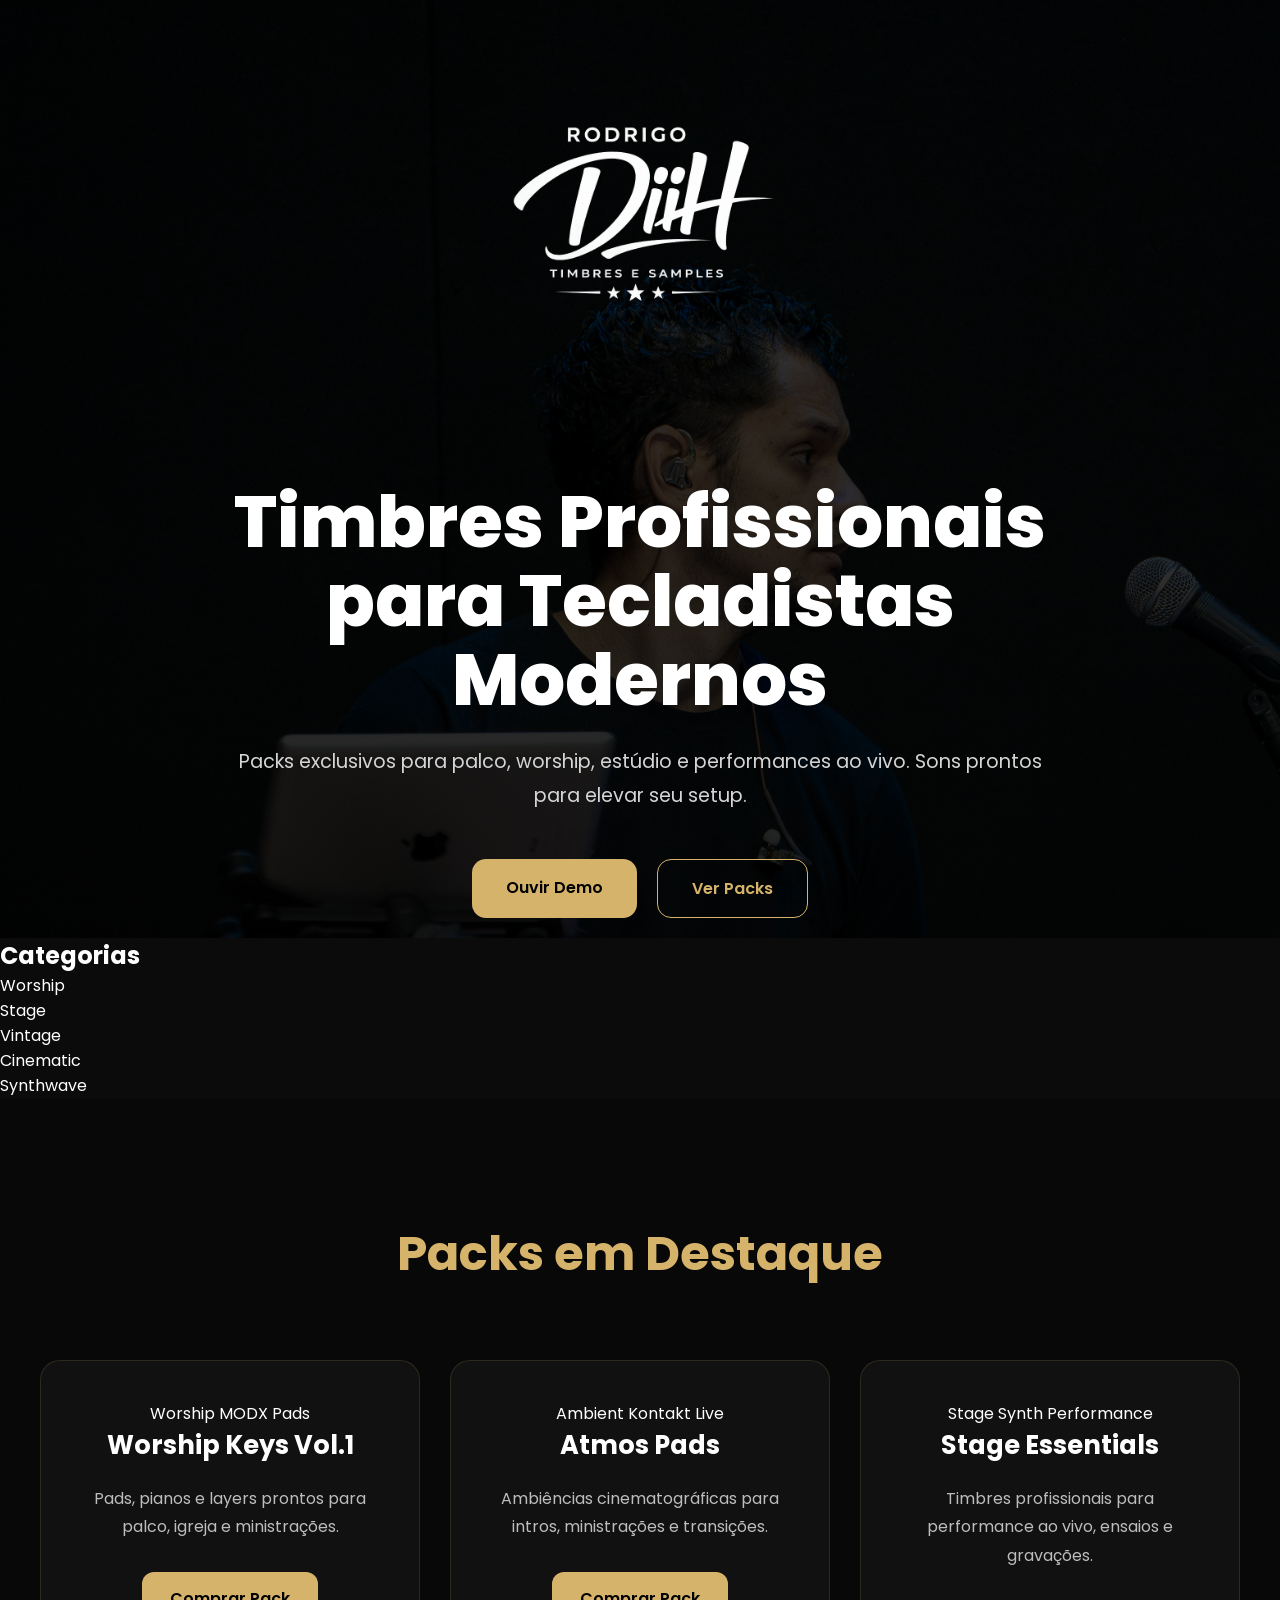
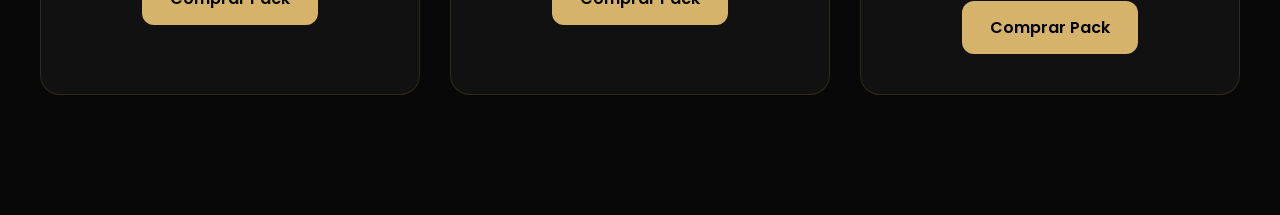
==== index.html @ b9caf138 "Update index.html" ====
<!DOCTYPE html>
<html lang="pt-BR">
<head>
  <meta charset="UTF-8" />
  <meta name="viewport" content="width=device-width, initial-scale=1.0"/>
  <title>Rodrigo DiiH</title>

  <link rel="stylesheet" href="style.css"/>

  <link rel="preconnect" href="https://fonts.googleapis.com">
  <link rel="preconnect" href="https://fonts.gstatic.com" crossorigin>
  <link href="https://fonts.googleapis.com/css2?family=Poppins:wght@300;400;500;600;700;800&display=swap" rel="stylesheet">
</head>

<body>

  <section class="hero">
    <div class="hero-content">

      <img src="assets/Logo.png" alt="Logo Rodrigo DiiH" class="logo">

      <h1>
        Timbres Profissionais<br>
        para Tecladistas Modernos
      </h1>

      <p>
        Packs exclusivos para palco, worship, estúdio e performances ao vivo.
        Sons prontos para elevar seu setup.
      </p>

      <div class="buttons">
        <a href="#demos" class="btn gold">Ouvir Demo</a>
        <a href="#packs" class="btn dark">Ver Packs</a>
      </div>

    </div>
  </section>

  <section class="categorias" id="categorias">
    <h2>Categorias</h2>

    <div class="categories-grid">
      <div class="category-card">Worship</div>
      <div class="category-card">Stage</div>
      <div class="category-card">Vintage</div>
      <div class="category-card">Cinematic</div>
      <div class="category-card">Synthwave</div>
    </div>
  </section>

  <section class="packs" id="packs">
    <h2>Packs em Destaque</h2>

    <div class="packs-grid">

      <div class="pack-card">
        <span class="tag">Worship</span>
        <span class="tag">MODX</span>
        <span class="tag">Pads</span>

        <h3>Worship Keys Vol.1</h3>

        <p>
          Pads, pianos e layers prontos para palco, igreja e ministrações.
        </p>

        <a href="#" class="pack-btn">Comprar Pack</a>
      </div>

      <div class="pack-card">
        <span class="tag">Ambient</span>
        <span class="tag">Kontakt</span>
        <span class="tag">Live</span>

        <h3>Atmos Pads</h3>

        <p>
          Ambiências cinematográficas para intros, ministrações e transições.
        </p>

        <a href="#" class="pack-btn">Comprar Pack</a>
      </div>

      <div class="pack-card">
        <span class="tag">Stage</span>
        <span class="tag">Synth</span>
        <span class="tag">Performance</span>

        <h3>Stage Essentials</h3>

        <p>
          Timbres profissionais para performance ao vivo, ensaios e gravações.
        </p>

        <a href="#" class="pack-btn">Comprar Pack</a>
      </div>

    </div>
  </section>

</body>
</html>
---- style.css ----
*{
  margin:0;
  padding:0;
  box-sizing:border-box;
}

body{
  font-family:'Poppins', sans-serif;
  background:#0b0b0b;
  color:white;
}

/* HERO */

.hero{
  min-height:100vh;
  background:
  linear-gradient(
    rgba(0,0,0,0.72),
    rgba(0,0,0,0.88)
  ),
  url('assets/banner.jpg');

  background-size:cover;
  background-position:center top;

  display:flex;
  align-items:center;
  justify-content:center;

  text-align:center;
  padding:20px;
}

.hero-content{
  max-width:850px;
}

.logo{
  width:420px;
  max-width:90%;
  margin-bottom:35px;
}

.hero h1{
  font-size:4.5rem;
  line-height:1.1;
  margin-bottom:25px;
  font-weight:800;
  color:white;
}

.hero p{
  font-size:1.2rem;
  color:#d5d5d5;
  line-height:1.8;
  margin-bottom:45px;
}

.buttons{
  display:flex;
  justify-content:center;
  gap:20px;
  flex-wrap:wrap;
}

.btn{
  padding:16px 34px;
  border-radius:14px;
  text-decoration:none;
  font-weight:600;
  transition:0.3s;
  font-size:1rem;
}

.btn.gold{
  background:#d6b36a;
  color:black;
}

.btn.gold:hover{
  transform:translateY(-4px);
  box-shadow:0 10px 30px rgba(214,179,106,0.35);
}

.btn.dark{
  border:1px solid #d6b36a;
  color:#d6b36a;
}

.btn.dark:hover{
  background:#d6b36a;
  color:black;
}

/* PACKS */

.packs{
  padding:120px 20px;
  background:#080808;
  text-align:center;
}

.packs h2{
  font-size:3rem;
  margin-bottom:70px;
  color:#d6b36a;
}

.packs-grid{
  display:grid;
  grid-template-columns:repeat(auto-fit, minmax(280px,1fr));
  gap:30px;
  max-width:1200px;
  margin:auto;
}

.pack-card{
  background:#111;
  border:1px solid rgba(214,179,106,0.15);
  padding:40px 30px;
  border-radius:20px;
  transition:0.3s;
}

.pack-card:hover{
  transform:translateY(-8px);
  border-color:#d6b36a;
}

.pack-card h3{
  font-size:1.6rem;
  margin-bottom:20px;
  color:white;
}

.pack-card p{
  color:#bdbdbd;
  line-height:1.8;
  margin-bottom:30px;
}

.pack-btn{
  display:inline-block;
  padding:14px 28px;
  border-radius:12px;
  background:#d6b36a;
  color:black;
  text-decoration:none;
  font-weight:600;
}

/* RESPONSIVO */

@media(max-width:768px){

  .logo{
    width:300px;
  }

  .hero h1{
    font-size:2.6rem;
  }

  .hero p{
    font-size:1rem;
  }

  .btn{
    width:100%;
  }

  .packs h2{
    font-size:2.2rem;
  }

}
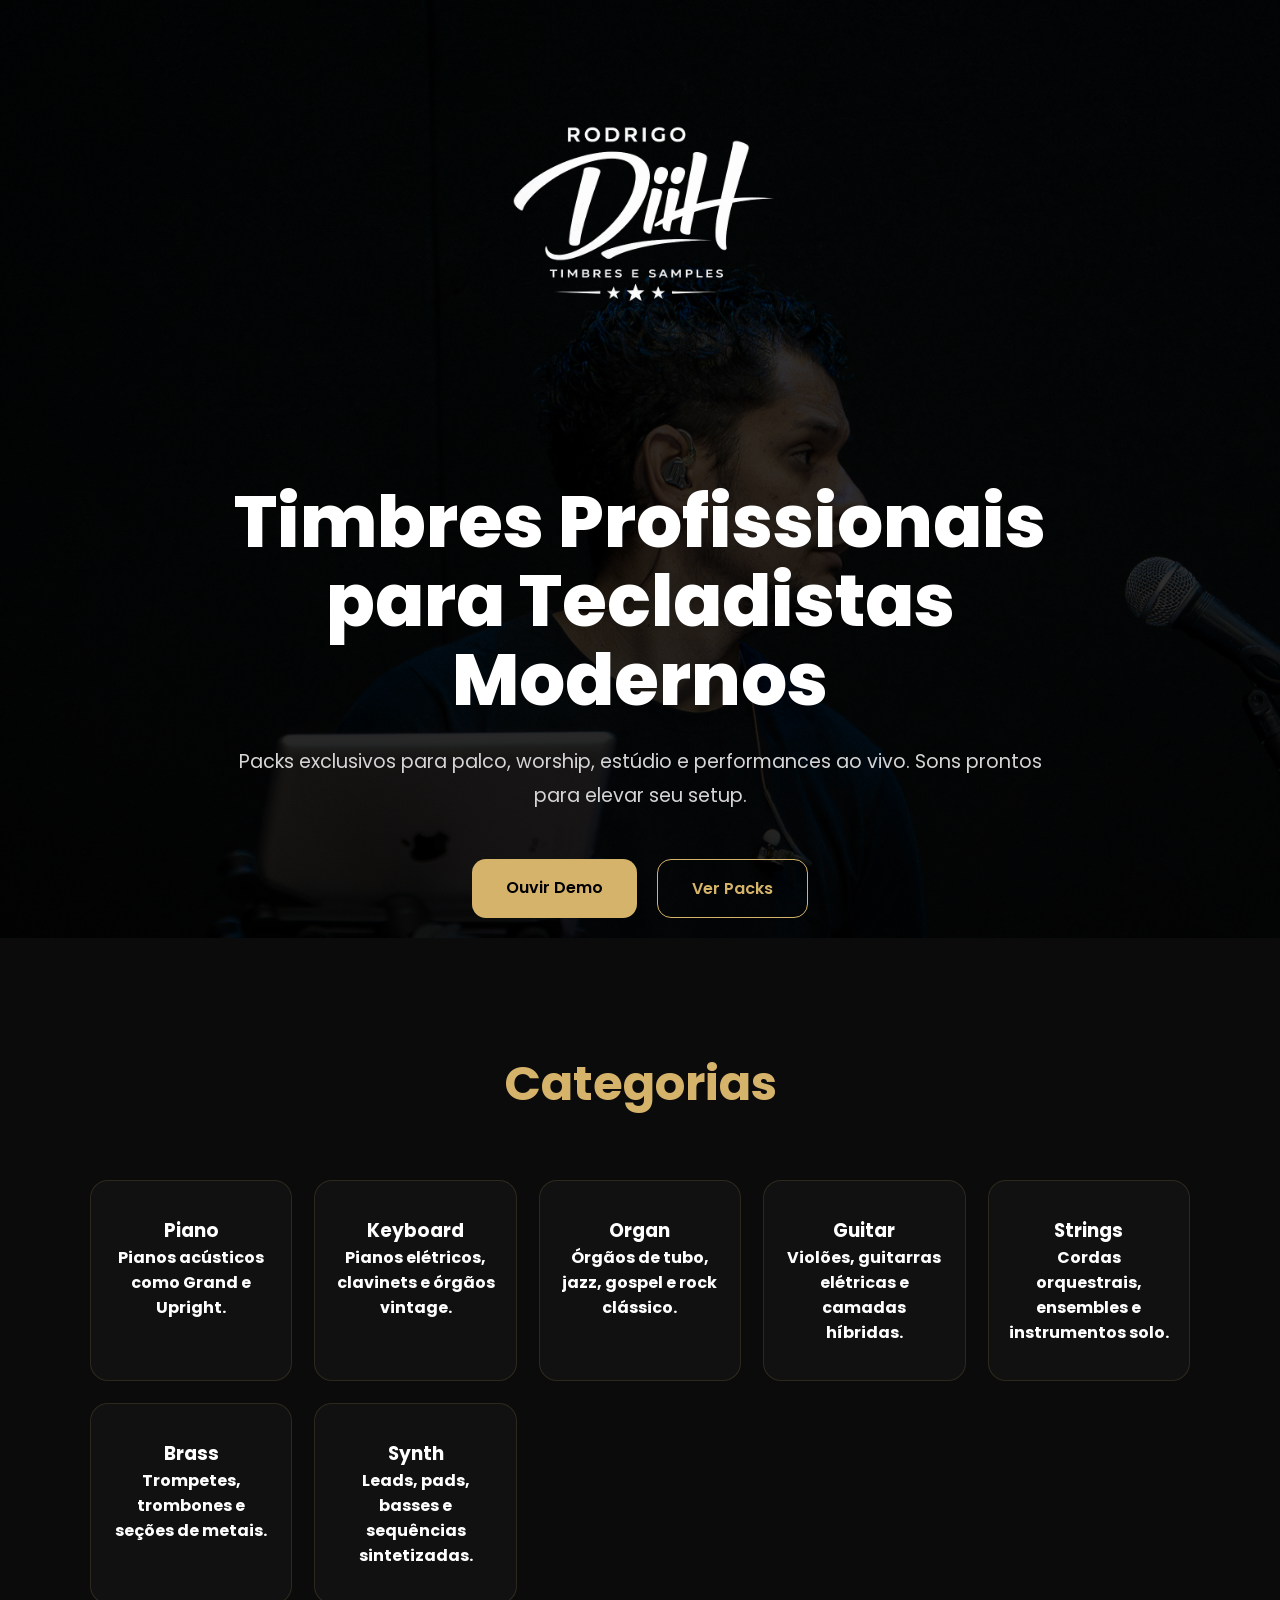
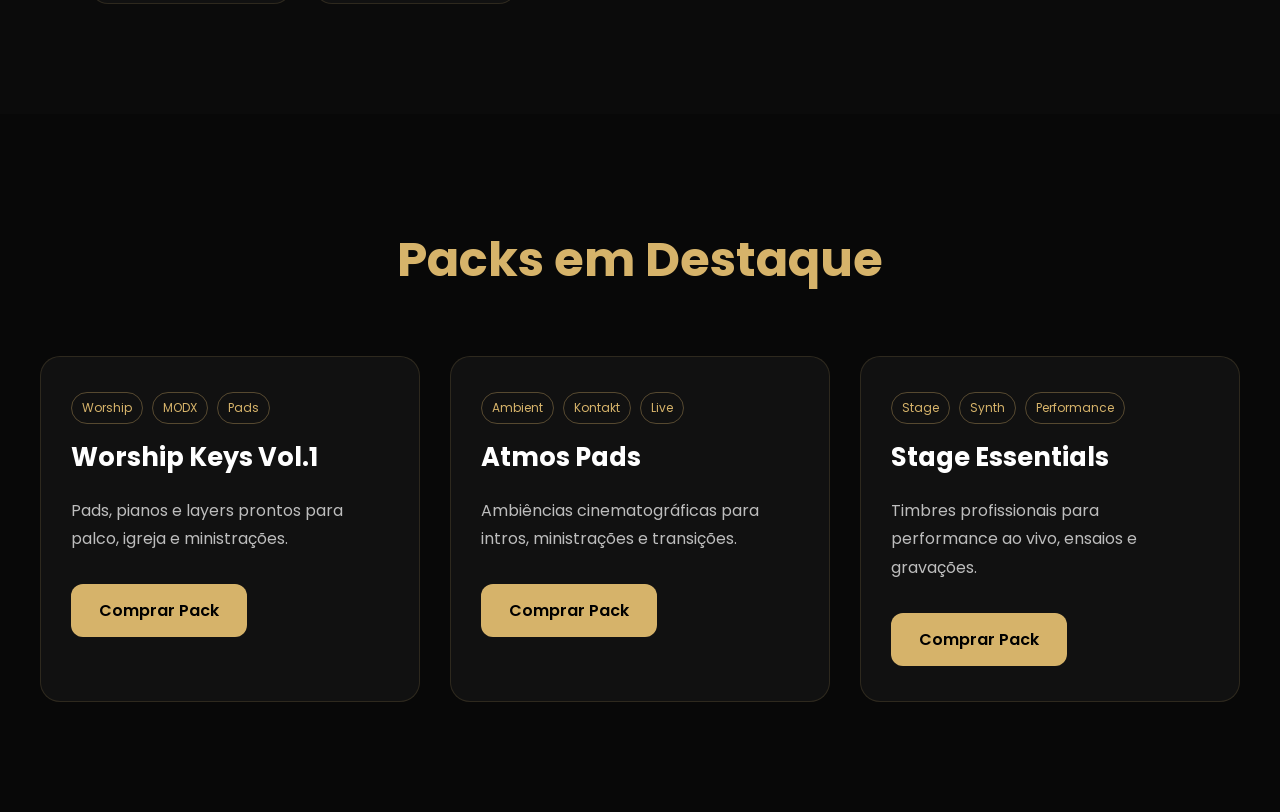
==== commit be37694b: "Update index.html" ====
--- a/index.html
+++ b/index.html
@@ -40,13 +40,58 @@
   <section class="categorias" id="categorias">
     <h2>Categorias</h2>
 
-    <div class="categories-grid">
-      <div class="category-card">Worship</div>
-      <div class="category-card">Stage</div>
-      <div class="category-card">Vintage</div>
-      <div class="category-card">Cinematic</div>
-      <div class="category-card">Synthwave</div>
-    </div>
+ <div class="categories-grid">
+
+  <div class="category-card">
+    <h3>Piano</h3>
+    <p>
+      Pianos acústicos como Grand e Upright.
+    </p>
+  </div>
+
+  <div class="category-card">
+    <h3>Keyboard</h3>
+    <p>
+      Pianos elétricos, clavinets e órgãos vintage.
+    </p>
+  </div>
+
+  <div class="category-card">
+    <h3>Organ</h3>
+    <p>
+      Órgãos de tubo, jazz, gospel e rock clássico.
+    </p>
+  </div>
+
+  <div class="category-card">
+    <h3>Guitar</h3>
+    <p>
+      Violões, guitarras elétricas e camadas híbridas.
+    </p>
+  </div>
+
+  <div class="category-card">
+    <h3>Strings</h3>
+    <p>
+      Cordas orquestrais, ensembles e instrumentos solo.
+    </p>
+  </div>
+
+  <div class="category-card">
+    <h3>Brass</h3>
+    <p>
+      Trompetes, trombones e seções de metais.
+    </p>
+  </div>
+
+  <div class="category-card">
+    <h3>Synth</h3>
+    <p>
+      Leads, pads, basses e sequências sintetizadas.
+    </p>
+  </div>
+
+</div>
   </section>
 
   <section class="packs" id="packs">
--- a/style.css
+++ b/style.css
@@ -4,13 +4,15 @@
   box-sizing:border-box;
 }
 
+html{
+  scroll-behavior:smooth;
+}
+
 body{
   font-family:'Poppins', sans-serif;
   background:#0b0b0b;
   color:white;
 }
-
-/* HERO */
 
 .hero{
   min-height:100vh;
@@ -27,7 +29,6 @@
   display:flex;
   align-items:center;
   justify-content:center;
-
   text-align:center;
   padding:20px;
 }
@@ -47,7 +48,6 @@
   line-height:1.1;
   margin-bottom:25px;
   font-weight:800;
-  color:white;
 }
 
 .hero p{
@@ -70,7 +70,6 @@
   text-decoration:none;
   font-weight:600;
   transition:0.3s;
-  font-size:1rem;
 }
 
 .btn.gold{
@@ -78,47 +77,69 @@
   color:black;
 }
 
-.btn.gold:hover{
-  transform:translateY(-4px);
-  box-shadow:0 10px 30px rgba(214,179,106,0.35);
-}
-
 .btn.dark{
   border:1px solid #d6b36a;
   color:#d6b36a;
 }
 
-.btn.dark:hover{
-  background:#d6b36a;
-  color:black;
-}
-
-/* PACKS */
+.btn:hover{
+  transform:translateY(-4px);
+}
+
+section{
+  padding:110px 20px;
+}
+
+h2{
+  text-align:center;
+  font-size:3rem;
+  color:#d6b36a;
+  margin-bottom:60px;
+}
+
+.categorias{
+  background:#0b0b0b;
+}
+
+.categories-grid{
+  max-width:1100px;
+  margin:auto;
+  display:grid;
+  grid-template-columns:repeat(auto-fit, minmax(180px,1fr));
+  gap:22px;
+}
+
+.category-card{
+  background:#111;
+  border:1px solid rgba(214,179,106,0.15);
+  border-radius:18px;
+  padding:35px 20px;
+  text-align:center;
+  font-weight:700;
+  transition:0.3s;
+}
+
+.category-card:hover{
+  border-color:#d6b36a;
+  transform:translateY(-6px);
+}
 
 .packs{
-  padding:120px 20px;
   background:#080808;
-  text-align:center;
-}
-
-.packs h2{
-  font-size:3rem;
-  margin-bottom:70px;
-  color:#d6b36a;
 }
 
 .packs-grid{
+  max-width:1200px;
+  margin:auto;
   display:grid;
   grid-template-columns:repeat(auto-fit, minmax(280px,1fr));
   gap:30px;
-  max-width:1200px;
-  margin:auto;
 }
 
 .pack-card{
   background:#111;
   border:1px solid rgba(214,179,106,0.15);
-  padding:40px 30px;
+  padding:35px 30px;
   border-radius:20px;
   transition:0.3s;
 }
@@ -128,10 +149,19 @@
   border-color:#d6b36a;
 }
 
+.tag{
+  display:inline-block;
+  font-size:.75rem;
+  color:#d6b36a;
+  border:1px solid rgba(214,179,106,0.35);
+  padding:6px 10px;
+  border-radius:999px;
+  margin:0 5px 14px 0;
+}
+
 .pack-card h3{
   font-size:1.6rem;
   margin-bottom:20px;
-  color:white;
 }
 
 .pack-card p{
@@ -150,10 +180,7 @@
   font-weight:600;
 }
 
-/* RESPONSIVO */
-
 @media(max-width:768px){
-
   .logo{
     width:300px;
   }
@@ -170,8 +197,7 @@
     width:100%;
   }
 
-  .packs h2{
+  h2{
     font-size:2.2rem;
   }
-
-}
+}
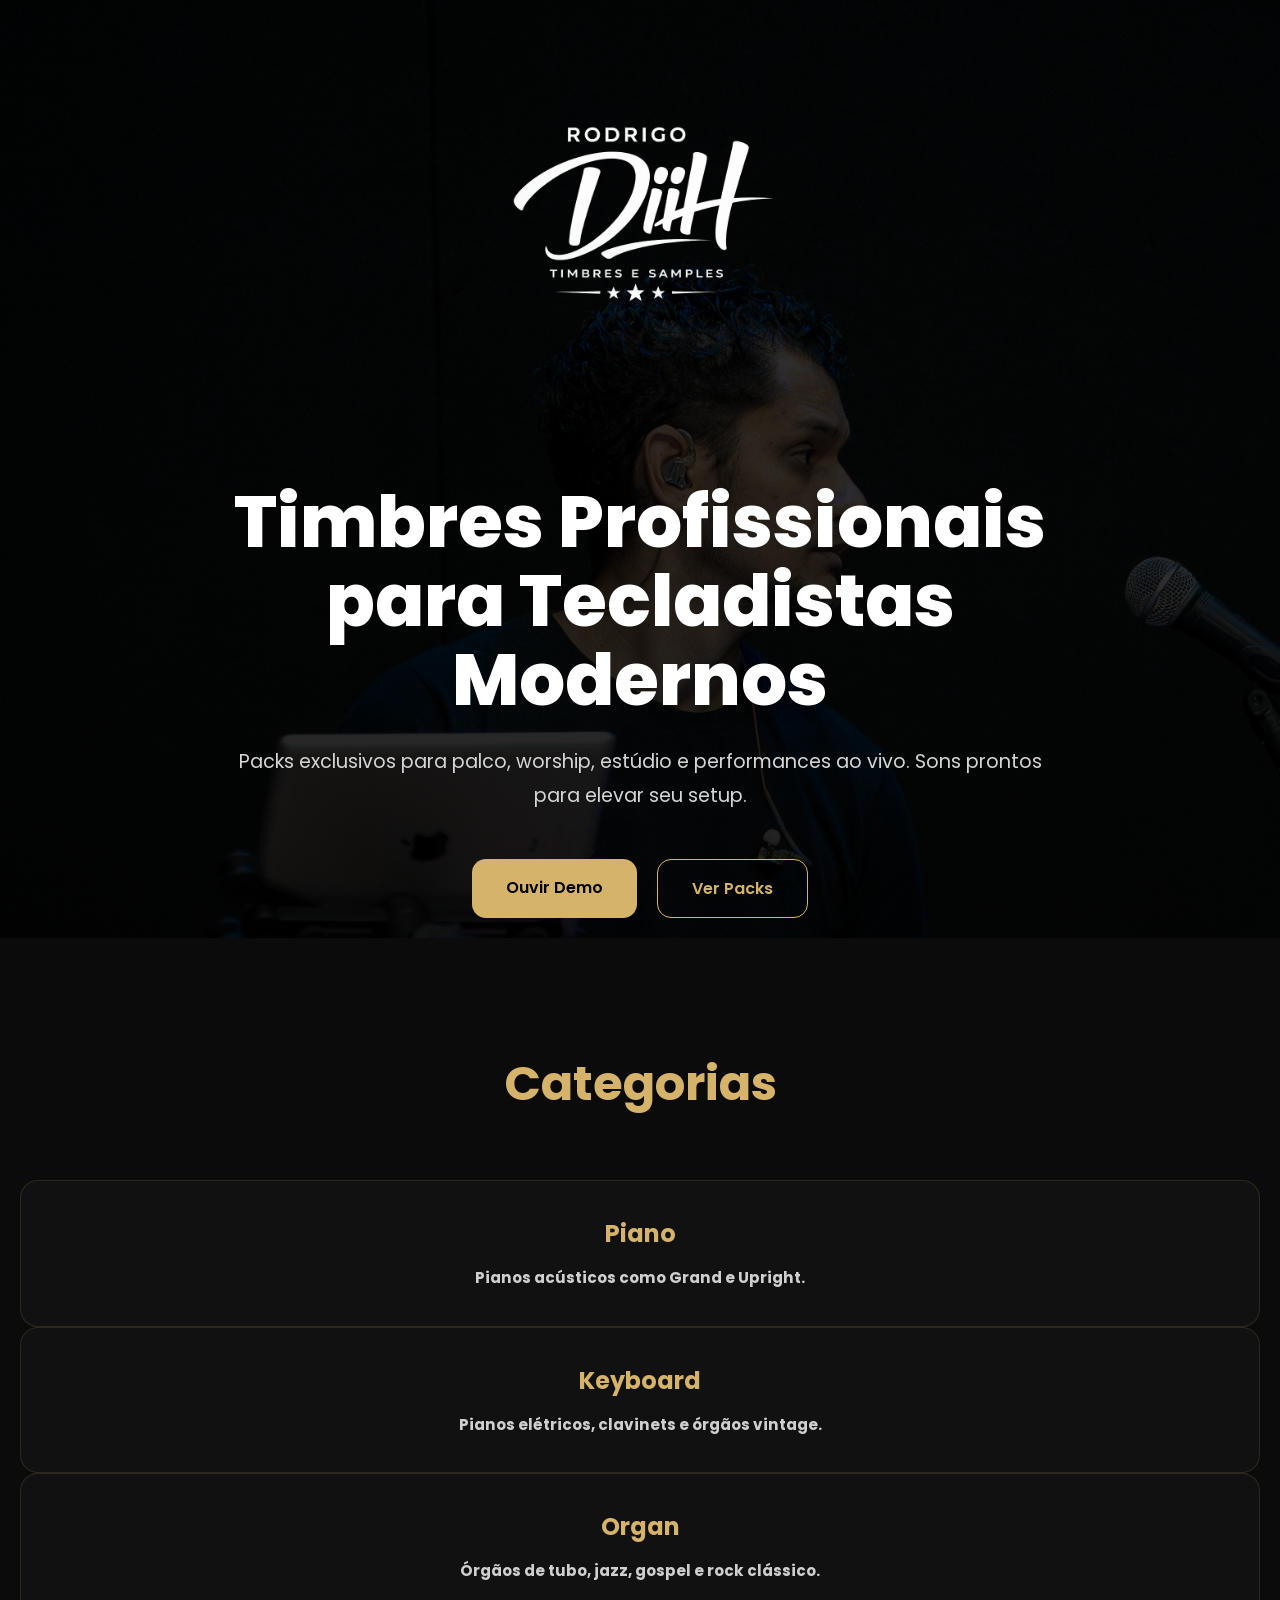
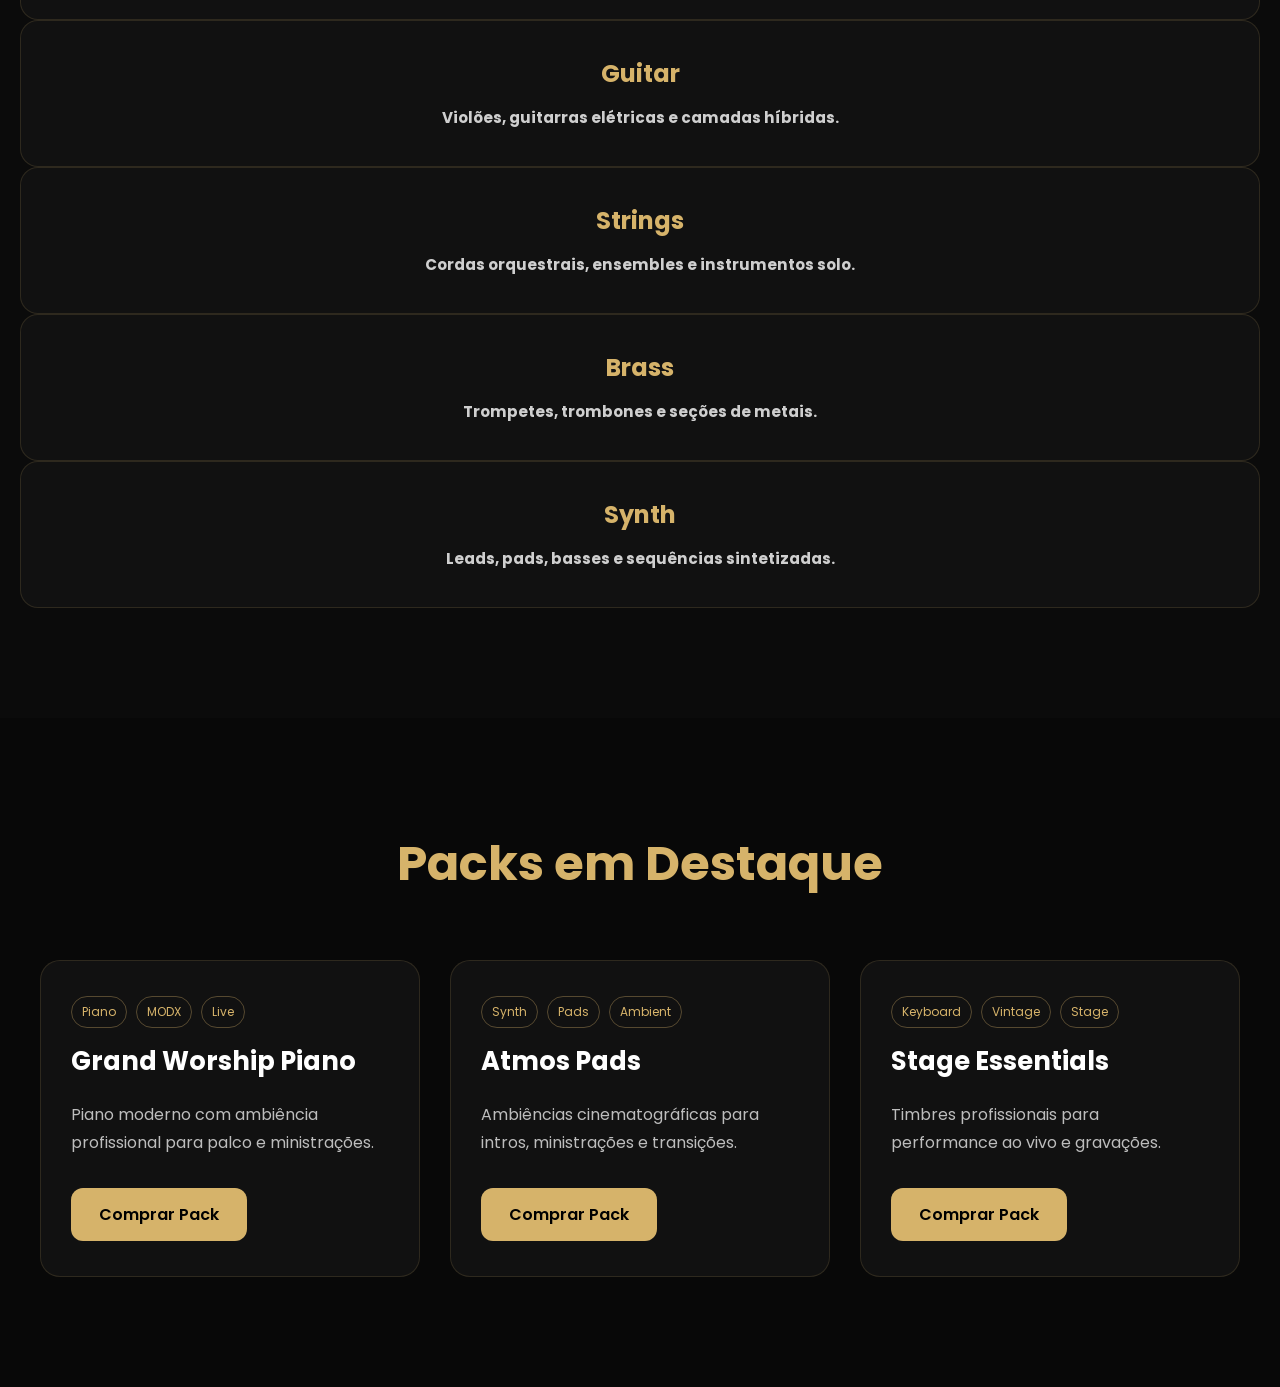
==== commit 4dbffd91: "Update index.html" ====
--- a/index.html
+++ b/index.html
@@ -1,20 +1,26 @@
 <!DOCTYPE html>
 <html lang="pt-BR">
+
 <head>
   <meta charset="UTF-8" />
   <meta name="viewport" content="width=device-width, initial-scale=1.0"/>
+
   <title>Rodrigo DiiH</title>
 
   <link rel="stylesheet" href="style.css"/>
 
   <link rel="preconnect" href="https://fonts.googleapis.com">
   <link rel="preconnect" href="https://fonts.gstatic.com" crossorigin>
+
   <link href="https://fonts.googleapis.com/css2?family=Poppins:wght@300;400;500;600;700;800&display=swap" rel="stylesheet">
 </head>
 
 <body>
 
+  <!-- HERO -->
+
   <section class="hero">
+
     <div class="hero-content">
 
       <img src="assets/Logo.png" alt="Logo Rodrigo DiiH" class="logo">
@@ -35,88 +41,101 @@
       </div>
 
     </div>
+
   </section>
 
+  <!-- CATEGORIAS -->
+
   <section class="categorias" id="categorias">
+
     <h2>Categorias</h2>
 
- <div class="categories-grid">
+    <div class="categories-grid">
 
-  <div class="category-card">
-    <h3>Piano</h3>
-    <p>
-      Pianos acústicos como Grand e Upright.
-    </p>
-  </div>
+      <div class="category-card">
+        <h3>Piano</h3>
+        <p>
+          Pianos acústicos como Grand e Upright.
+        </p>
+      </div>
 
-  <div class="category-card">
-    <h3>Keyboard</h3>
-    <p>
-      Pianos elétricos, clavinets e órgãos vintage.
-    </p>
-  </div>
+      <div class="category-card">
+        <h3>Keyboard</h3>
+        <p>
+          Pianos elétricos, clavinets e órgãos vintage.
+        </p>
+      </div>
 
-  <div class="category-card">
-    <h3>Organ</h3>
-    <p>
-      Órgãos de tubo, jazz, gospel e rock clássico.
-    </p>
-  </div>
+      <div class="category-card">
+        <h3>Organ</h3>
+        <p>
+          Órgãos de tubo, jazz, gospel e rock clássico.
+        </p>
+      </div>
 
-  <div class="category-card">
-    <h3>Guitar</h3>
-    <p>
-      Violões, guitarras elétricas e camadas híbridas.
-    </p>
-  </div>
+      <div class="category-card">
+        <h3>Guitar</h3>
+        <p>
+          Violões, guitarras elétricas e camadas híbridas.
+        </p>
+      </div>
 
-  <div class="category-card">
-    <h3>Strings</h3>
-    <p>
-      Cordas orquestrais, ensembles e instrumentos solo.
-    </p>
-  </div>
+      <div class="category-card">
+        <h3>Strings</h3>
+        <p>
+          Cordas orquestrais, ensembles e instrumentos solo.
+        </p>
+      </div>
 
-  <div class="category-card">
-    <h3>Brass</h3>
-    <p>
-      Trompetes, trombones e seções de metais.
-    </p>
-  </div>
+      <div class="category-card">
+        <h3>Brass</h3>
+        <p>
+          Trompetes, trombones e seções de metais.
+        </p>
+      </div>
 
-  <div class="category-card">
-    <h3>Synth</h3>
-    <p>
-      Leads, pads, basses e sequências sintetizadas.
-    </p>
-  </div>
+      <div class="category-card">
+        <h3>Synth</h3>
+        <p>
+          Leads, pads, basses e sequências sintetizadas.
+        </p>
+      </div>
 
-</div>
+    </div>
+
   </section>
 
+  <!-- PACKS -->
+
   <section class="packs" id="packs">
+
     <h2>Packs em Destaque</h2>
 
     <div class="packs-grid">
 
       <div class="pack-card">
-        <span class="tag">Worship</span>
+
+        <span class="tag">Piano</span>
         <span class="tag">MODX</span>
-        <span class="tag">Pads</span>
+        <span class="tag">Live</span>
 
-        <h3>Worship Keys Vol.1</h3>
+        <h3>Grand Worship Piano</h3>
 
         <p>
-          Pads, pianos e layers prontos para palco, igreja e ministrações.
+          Piano moderno com ambiência profissional para palco e ministrações.
         </p>
 
-        <a href="#" class="pack-btn">Comprar Pack</a>
+        <a href="#" class="pack-btn">
+          Comprar Pack
+        </a>
+
       </div>
 
       <div class="pack-card">
+
+        <span class="tag">Synth</span>
+        <span class="tag">Pads</span>
         <span class="tag">Ambient</span>
-        <span class="tag">Kontakt</span>
-        <span class="tag">Live</span>
 
         <h3>Atmos Pads</h3>
 
@@ -124,24 +143,32 @@
           Ambiências cinematográficas para intros, ministrações e transições.
         </p>
 
-        <a href="#" class="pack-btn">Comprar Pack</a>
+        <a href="#" class="pack-btn">
+          Comprar Pack
+        </a>
+
       </div>
 
       <div class="pack-card">
+
+        <span class="tag">Keyboard</span>
+        <span class="tag">Vintage</span>
         <span class="tag">Stage</span>
-        <span class="tag">Synth</span>
-        <span class="tag">Performance</span>
 
         <h3>Stage Essentials</h3>
 
         <p>
-          Timbres profissionais para performance ao vivo, ensaios e gravações.
+          Timbres profissionais para performance ao vivo e gravações.
         </p>
 
-        <a href="#" class="pack-btn">Comprar Pack</a>
+        <a href="#" class="pack-btn">
+          Comprar Pack
+        </a>
+
       </div>
 
     </div>
+
   </section>
 
 </body>
--- a/style.css
+++ b/style.css
@@ -101,12 +101,16 @@
   background:#0b0b0b;
 }
 
-.categories-grid{
-  max-width:1100px;
-  margin:auto;
-  display:grid;
-  grid-template-columns:repeat(auto-fit, minmax(180px,1fr));
-  gap:22px;
+.category-card h3{
+  font-size:1.5rem;
+  margin-bottom:14px;
+  color:#d6b36a;
+}
+
+.category-card p{
+  color:#cfcfcf;
+  line-height:1.7;
+  font-size:.95rem;
 }
 
 .category-card{
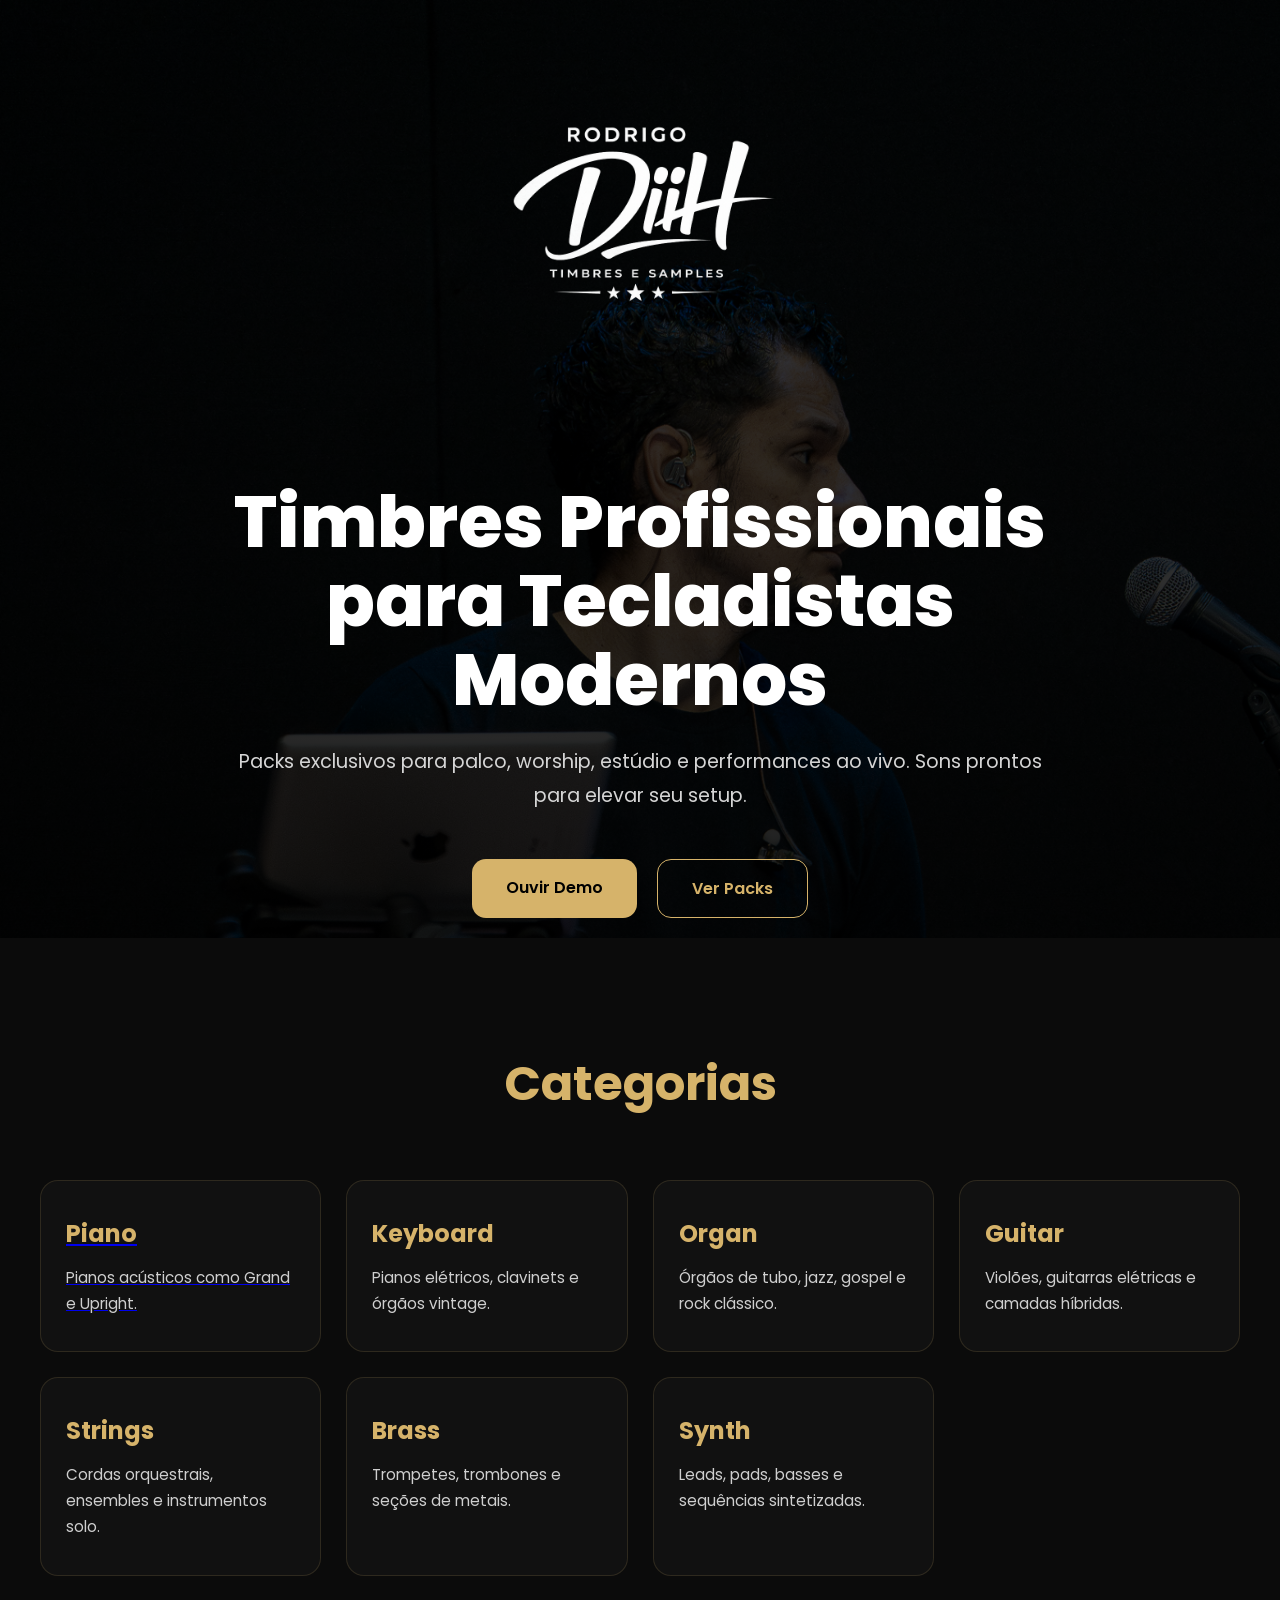
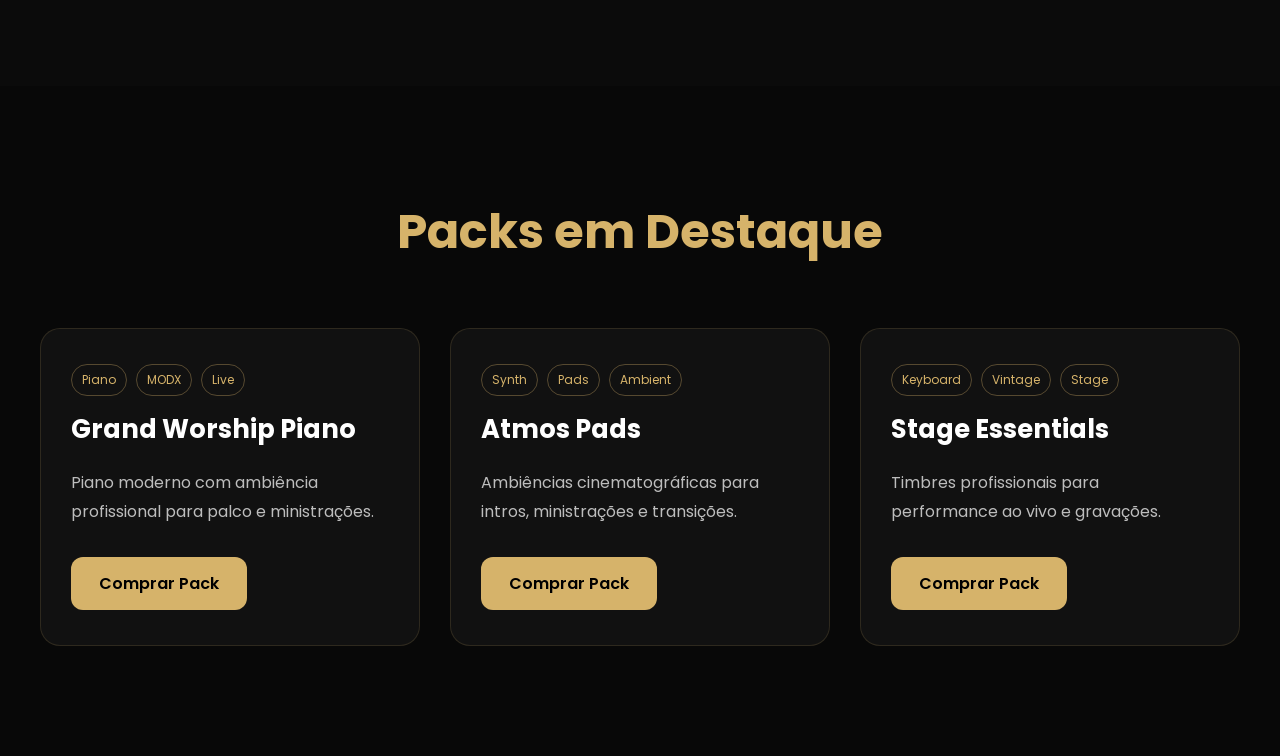
==== commit 90051eb6: "Update index.html" ====
--- a/index.html
+++ b/index.html
@@ -52,12 +52,12 @@
 
     <div class="categories-grid">
 
-      <div class="category-card">
+      <a href="piano.html" class="category-card">
         <h3>Piano</h3>
         <p>
           Pianos acústicos como Grand e Upright.
         </p>
-      </div>
+      </a>
 
       <div class="category-card">
         <h3>Keyboard</h3>
--- a/style.css
+++ b/style.css
@@ -14,8 +14,11 @@
   color:white;
 }
 
+/* HERO */
+
 .hero{
   min-height:100vh;
+
   background:
   linear-gradient(
     rgba(0,0,0,0.72),
@@ -29,6 +32,7 @@
   display:flex;
   align-items:center;
   justify-content:center;
+
   text-align:center;
   padding:20px;
 }
@@ -56,6 +60,8 @@
   line-height:1.8;
   margin-bottom:45px;
 }
+
+/* BUTTONS */
 
 .buttons{
   display:flex;
@@ -86,6 +92,8 @@
   transform:translateY(-4px);
 }
 
+/* SECTIONS */
+
 section{
   padding:110px 20px;
 }
@@ -97,8 +105,39 @@
   margin-bottom:60px;
 }
 
+/* CATEGORIAS */
+
 .categorias{
   background:#0b0b0b;
+}
+
+.categories-grid{
+  max-width:1200px;
+  margin:auto;
+
+  display:grid;
+
+  grid-template-columns:
+  repeat(auto-fit, minmax(240px,1fr));
+
+  gap:25px;
+}
+
+.category-card{
+  background:#111;
+
+  border:1px solid rgba(214,179,106,0.15);
+
+  border-radius:18px;
+
+  padding:35px 25px;
+
+  transition:0.3s;
+}
+
+.category-card:hover{
+  border-color:#d6b36a;
+  transform:translateY(-6px);
 }
 
 .category-card h3{
@@ -113,20 +152,7 @@
   font-size:.95rem;
 }
 
-.category-card{
-  background:#111;
-  border:1px solid rgba(214,179,106,0.15);
-  border-radius:18px;
-  padding:35px 20px;
-  text-align:center;
-  font-weight:700;
-  transition:0.3s;
-}
-
-.category-card:hover{
-  border-color:#d6b36a;
-  transform:translateY(-6px);
-}
+/* PACKS */
 
 .packs{
   background:#080808;
@@ -135,16 +161,24 @@
 .packs-grid{
   max-width:1200px;
   margin:auto;
+
   display:grid;
-  grid-template-columns:repeat(auto-fit, minmax(280px,1fr));
+
+  grid-template-columns:
+  repeat(auto-fit, minmax(280px,1fr));
+
   gap:30px;
 }
 
 .pack-card{
   background:#111;
+
   border:1px solid rgba(214,179,106,0.15);
+
   padding:35px 30px;
+
   border-radius:20px;
+
   transition:0.3s;
 }
 
@@ -155,11 +189,17 @@
 
 .tag{
   display:inline-block;
+
   font-size:.75rem;
-  color:#d6b36a;
+
+  color:#d6b36a;
+
   border:1px solid rgba(214,179,106,0.35);
+
   padding:6px 10px;
+
   border-radius:999px;
+
   margin:0 5px 14px 0;
 }
 
@@ -176,15 +216,24 @@
 
 .pack-btn{
   display:inline-block;
+
   padding:14px 28px;
+
   border-radius:12px;
+
   background:#d6b36a;
+
   color:black;
+
   text-decoration:none;
+
   font-weight:600;
 }
 
+/* RESPONSIVO */
+
 @media(max-width:768px){
+
   .logo{
     width:300px;
   }
@@ -204,4 +253,5 @@
   h2{
     font-size:2.2rem;
   }
-}
+
+}
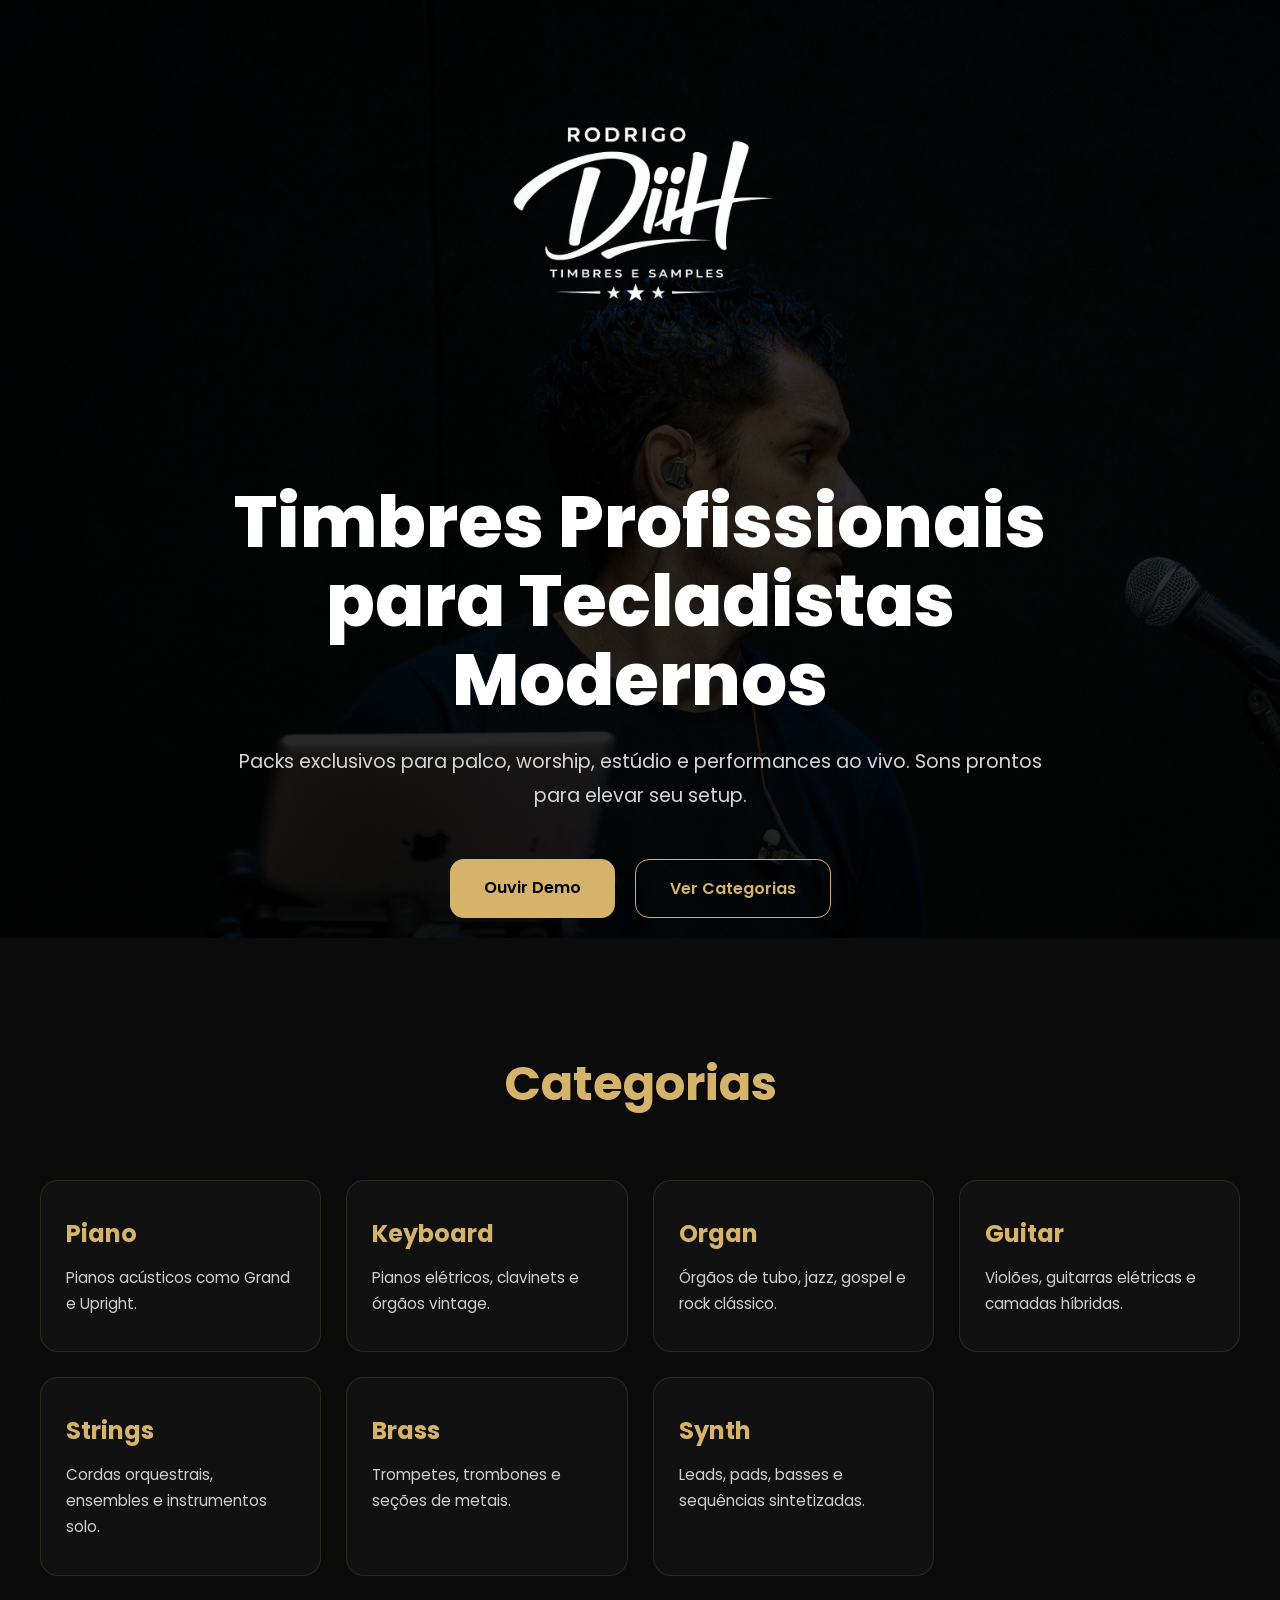
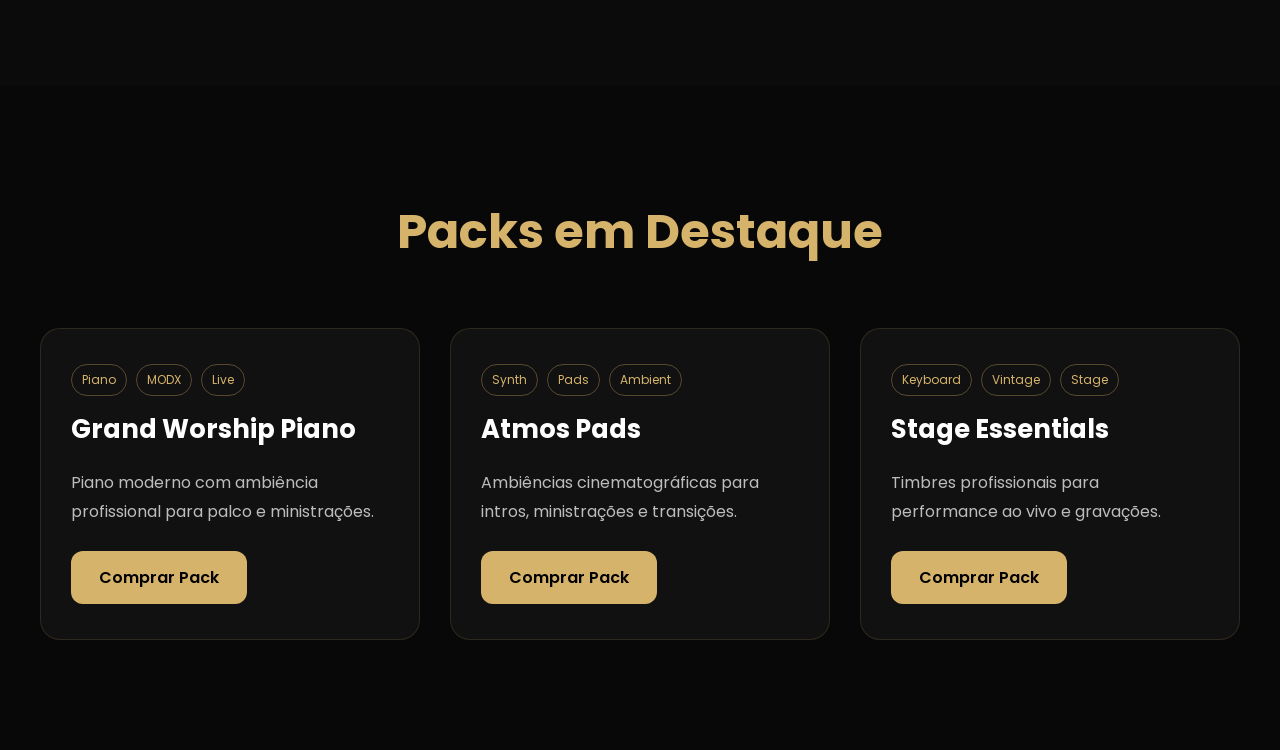
==== commit 98e9bd40: "Update index.html" ====
--- a/index.html
+++ b/index.html
@@ -23,7 +23,11 @@
 
     <div class="hero-content">
 
-      <img src="assets/Logo.png" alt="Logo Rodrigo DiiH" class="logo">
+      <img
+        src="assets/Logo.png"
+        alt="Logo Rodrigo DiiH"
+        class="logo"
+      >
 
       <h1>
         Timbres Profissionais<br>
@@ -31,13 +35,21 @@
       </h1>
 
       <p>
-        Packs exclusivos para palco, worship, estúdio e performances ao vivo.
+        Packs exclusivos para palco, worship,
+        estúdio e performances ao vivo.
         Sons prontos para elevar seu setup.
       </p>
 
       <div class="buttons">
-        <a href="#demos" class="btn gold">Ouvir Demo</a>
-        <a href="#packs" class="btn dark">Ver Packs</a>
+
+        <a href="#packs" class="btn gold">
+          Ouvir Demo
+        </a>
+
+        <a href="#categorias" class="btn dark">
+          Ver Categorias
+        </a>
+
       </div>
 
     </div>
@@ -53,53 +65,74 @@
     <div class="categories-grid">
 
       <a href="piano.html" class="category-card">
+
         <h3>Piano</h3>
+
         <p>
           Pianos acústicos como Grand e Upright.
         </p>
-      </a>
-
-      <div class="category-card">
+
+      </a>
+
+      <a href="keyboard.html" class="category-card">
+
         <h3>Keyboard</h3>
+
         <p>
           Pianos elétricos, clavinets e órgãos vintage.
         </p>
-      </div>
-
-      <div class="category-card">
+
+      </a>
+
+      <a href="organ.html" class="category-card">
+
         <h3>Organ</h3>
+
         <p>
           Órgãos de tubo, jazz, gospel e rock clássico.
         </p>
-      </div>
-
-      <div class="category-card">
+
+      </a>
+
+      <a href="guitar.html" class="category-card">
+
         <h3>Guitar</h3>
+
         <p>
           Violões, guitarras elétricas e camadas híbridas.
         </p>
-      </div>
-
-      <div class="category-card">
+
+      </a>
+
+      <a href="strings.html" class="category-card">
+
         <h3>Strings</h3>
+
         <p>
           Cordas orquestrais, ensembles e instrumentos solo.
         </p>
-      </div>
-
-      <div class="category-card">
+
+      </a>
+
+      <a href="brass.html" class="category-card">
+
         <h3>Brass</h3>
+
         <p>
           Trompetes, trombones e seções de metais.
         </p>
-      </div>
-
-      <div class="category-card">
+
+      </a>
+
+      <a href="synth.html" class="category-card">
+
         <h3>Synth</h3>
+
         <p>
           Leads, pads, basses e sequências sintetizadas.
         </p>
-      </div>
+
+      </a>
 
     </div>
 
@@ -122,7 +155,8 @@
         <h3>Grand Worship Piano</h3>
 
         <p>
-          Piano moderno com ambiência profissional para palco e ministrações.
+          Piano moderno com ambiência profissional
+          para palco e ministrações.
         </p>
 
         <a href="#" class="pack-btn">
@@ -140,7 +174,8 @@
         <h3>Atmos Pads</h3>
 
         <p>
-          Ambiências cinematográficas para intros, ministrações e transições.
+          Ambiências cinematográficas para intros,
+          ministrações e transições.
         </p>
 
         <a href="#" class="pack-btn">
@@ -158,7 +193,8 @@
         <h3>Stage Essentials</h3>
 
         <p>
-          Timbres profissionais para performance ao vivo e gravações.
+          Timbres profissionais para performance
+          ao vivo e gravações.
         </p>
 
         <a href="#" class="pack-btn">
@@ -171,5 +207,7 @@
 
   </section>
 
+  <script src="script.js"></script>
+
 </body>
 </html>
--- a/style.css
+++ b/style.css
@@ -14,7 +14,7 @@
   color:white;
 }
 
-/* HERO */
+/* HERO PRINCIPAL */
 
 .hero{
   min-height:100vh;
@@ -61,6 +61,52 @@
   margin-bottom:45px;
 }
 
+/* HERO DAS CATEGORIAS */
+
+.hero-small{
+  min-height:60vh;
+
+  background:
+  linear-gradient(
+    rgba(0,0,0,0.75),
+    rgba(0,0,0,0.88)
+  ),
+  url('assets/banner.jpg');
+
+  background-size:cover;
+  background-position:center top;
+
+  display:flex;
+  align-items:center;
+  justify-content:center;
+
+  text-align:center;
+  padding:80px 20px 60px;
+}
+
+.logo-small{
+  width:260px;
+  max-width:90%;
+  margin-bottom:25px;
+}
+
+.hero-small h1{
+  font-size:3.5rem;
+  margin-bottom:20px;
+}
+
+.hero-small p{
+  font-size:1.1rem;
+  color:#d5d5d5;
+  line-height:1.8;
+  margin-bottom:30px;
+}
+
+.hero-small .btn{
+  margin-top:10px;
+  display:inline-block;
+}
+
 /* BUTTONS */
 
 .buttons{
@@ -116,7 +162,6 @@
   margin:auto;
 
   display:grid;
-
   grid-template-columns:
   repeat(auto-fit, minmax(240px,1fr));
 
@@ -133,6 +178,12 @@
   padding:35px 25px;
 
   transition:0.3s;
+
+  text-decoration:none;
+
+  color:white;
+
+  display:block;
 }
 
 .category-card:hover{
@@ -163,7 +214,6 @@
   margin:auto;
 
   display:grid;
-
   grid-template-columns:
   repeat(auto-fit, minmax(280px,1fr));
 
@@ -187,6 +237,18 @@
   border-color:#d6b36a;
 }
 
+.pack-image{
+  width:100%;
+  height:190px;
+  object-fit:cover;
+  border-radius:16px;
+  margin-bottom:22px;
+}
+
+.tags{
+  margin-bottom:8px;
+}
+
 .tag{
   display:inline-block;
 
@@ -211,7 +273,19 @@
 .pack-card p{
   color:#bdbdbd;
   line-height:1.8;
-  margin-bottom:30px;
+  margin-bottom:24px;
+}
+
+.audio-player{
+  width:100%;
+  margin:10px 0 22px;
+}
+
+.preco{
+  display:block;
+  color:#d6b36a;
+  font-size:1.2rem;
+  margin-bottom:22px;
 }
 
 .pack-btn{
@@ -238,16 +312,26 @@
     width:300px;
   }
 
+  .logo-small{
+    width:220px;
+  }
+
   .hero h1{
     font-size:2.6rem;
   }
 
-  .hero p{
+  .hero-small h1{
+    font-size:2.5rem;
+  }
+
+  .hero p,
+  .hero-small p{
     font-size:1rem;
   }
 
   .btn{
     width:100%;
+    text-align:center;
   }
 
   h2{
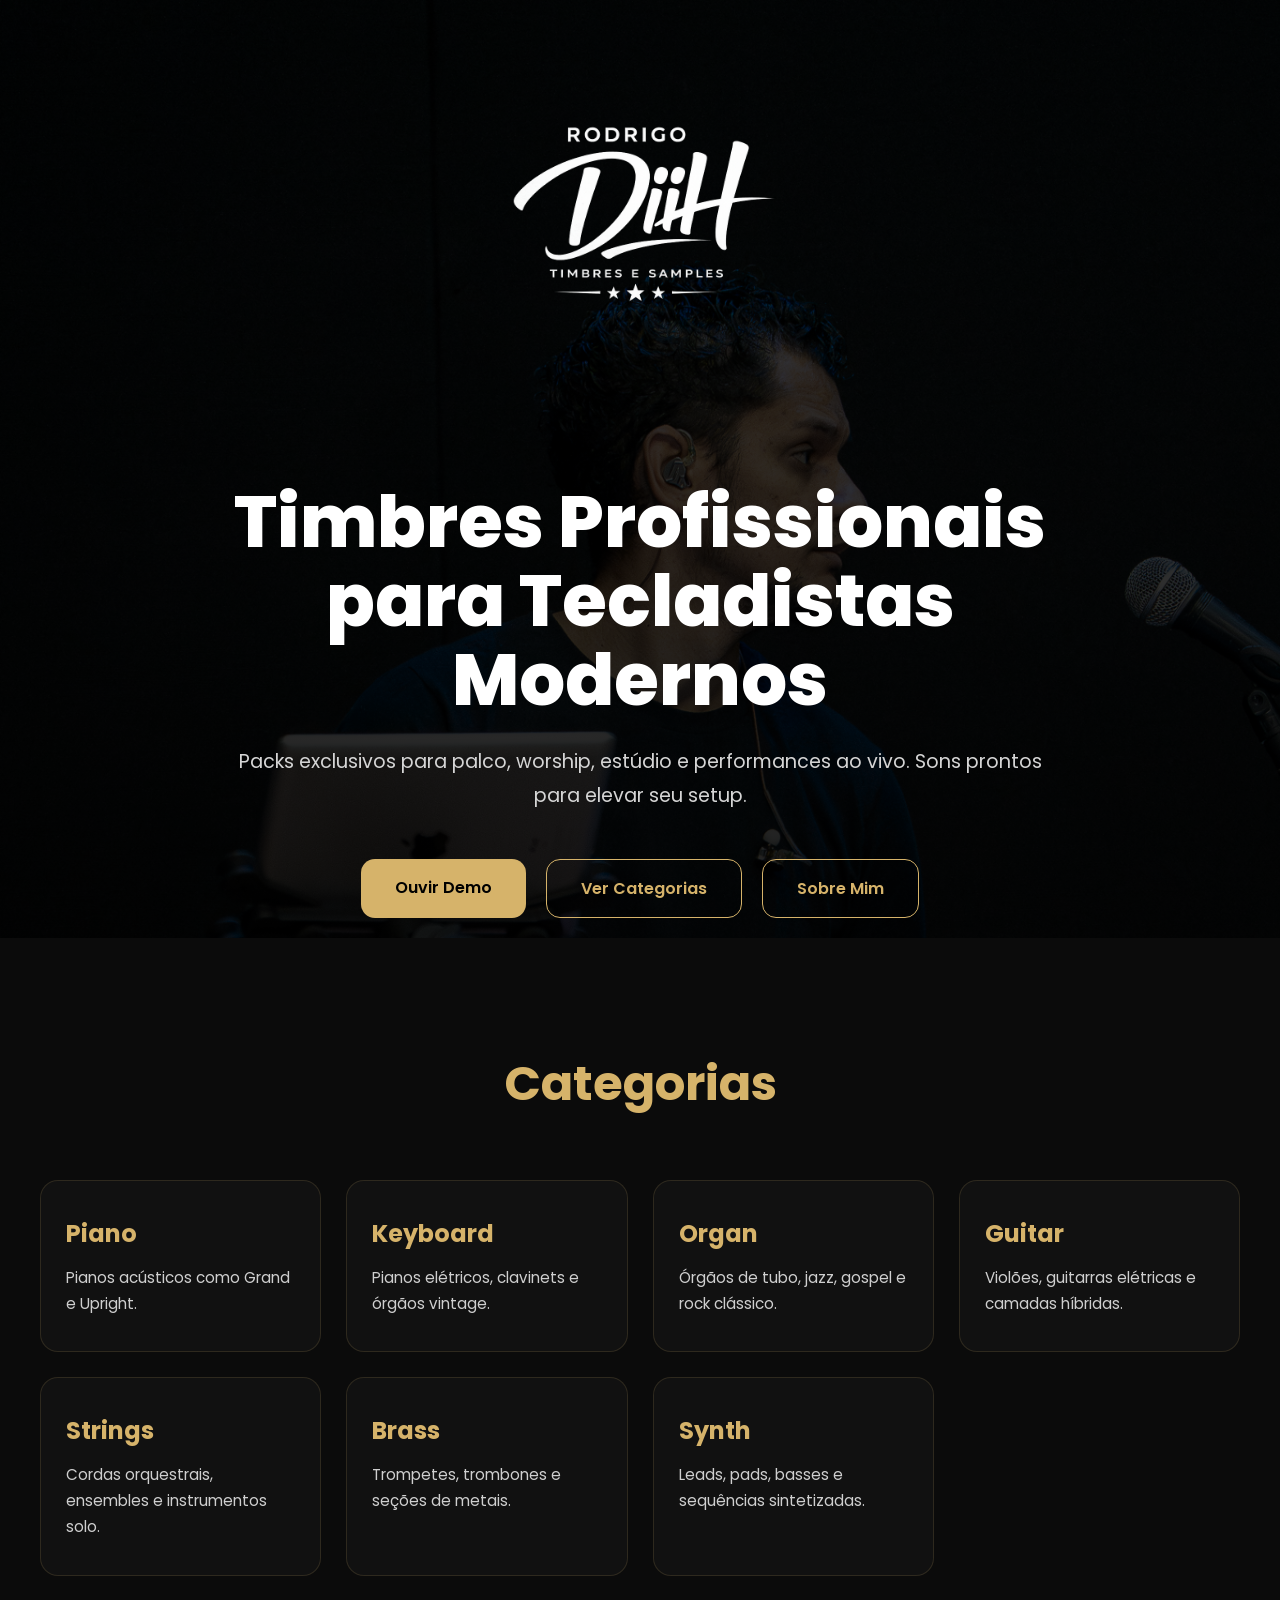
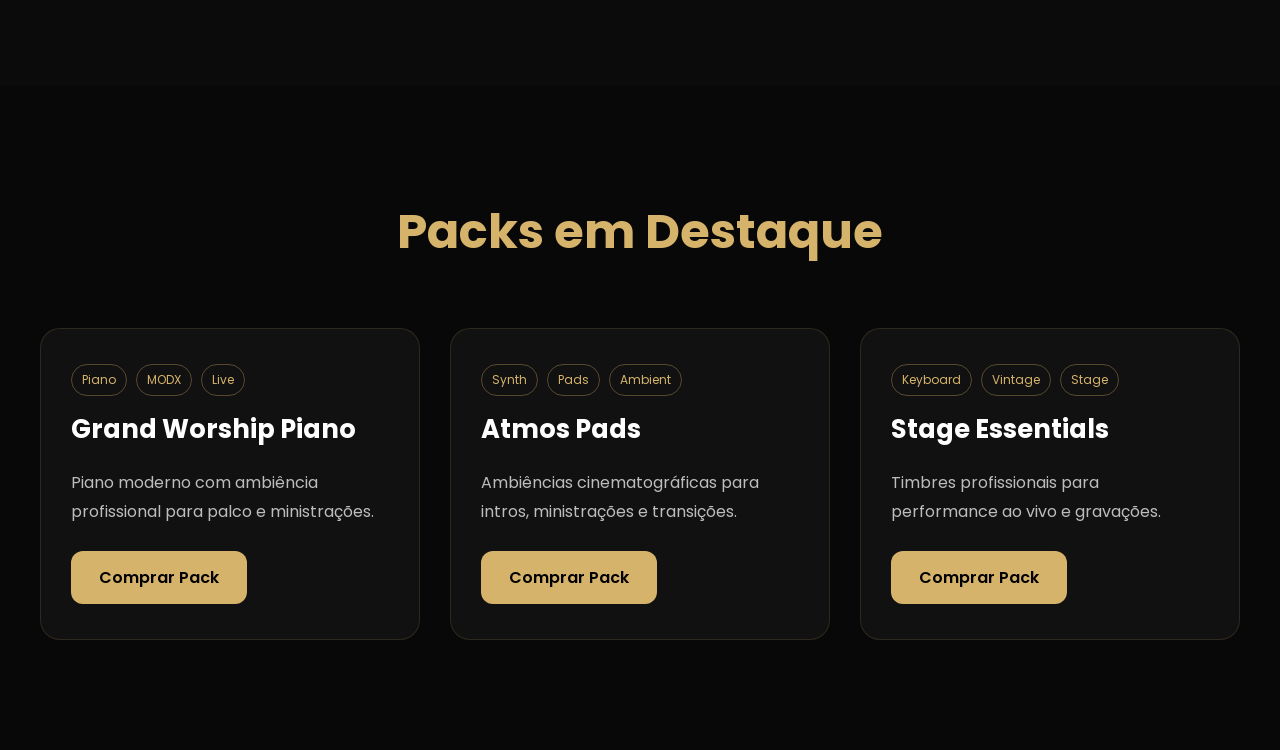
==== commit fb5db7c8: "Update index.html" ====
--- a/index.html
+++ b/index.html
@@ -50,6 +50,10 @@
           Ver Categorias
         </a>
 
+        <a href="sobre.html" class="btn dark">
+          Sobre Mim
+        </a>
+
       </div>
 
     </div>
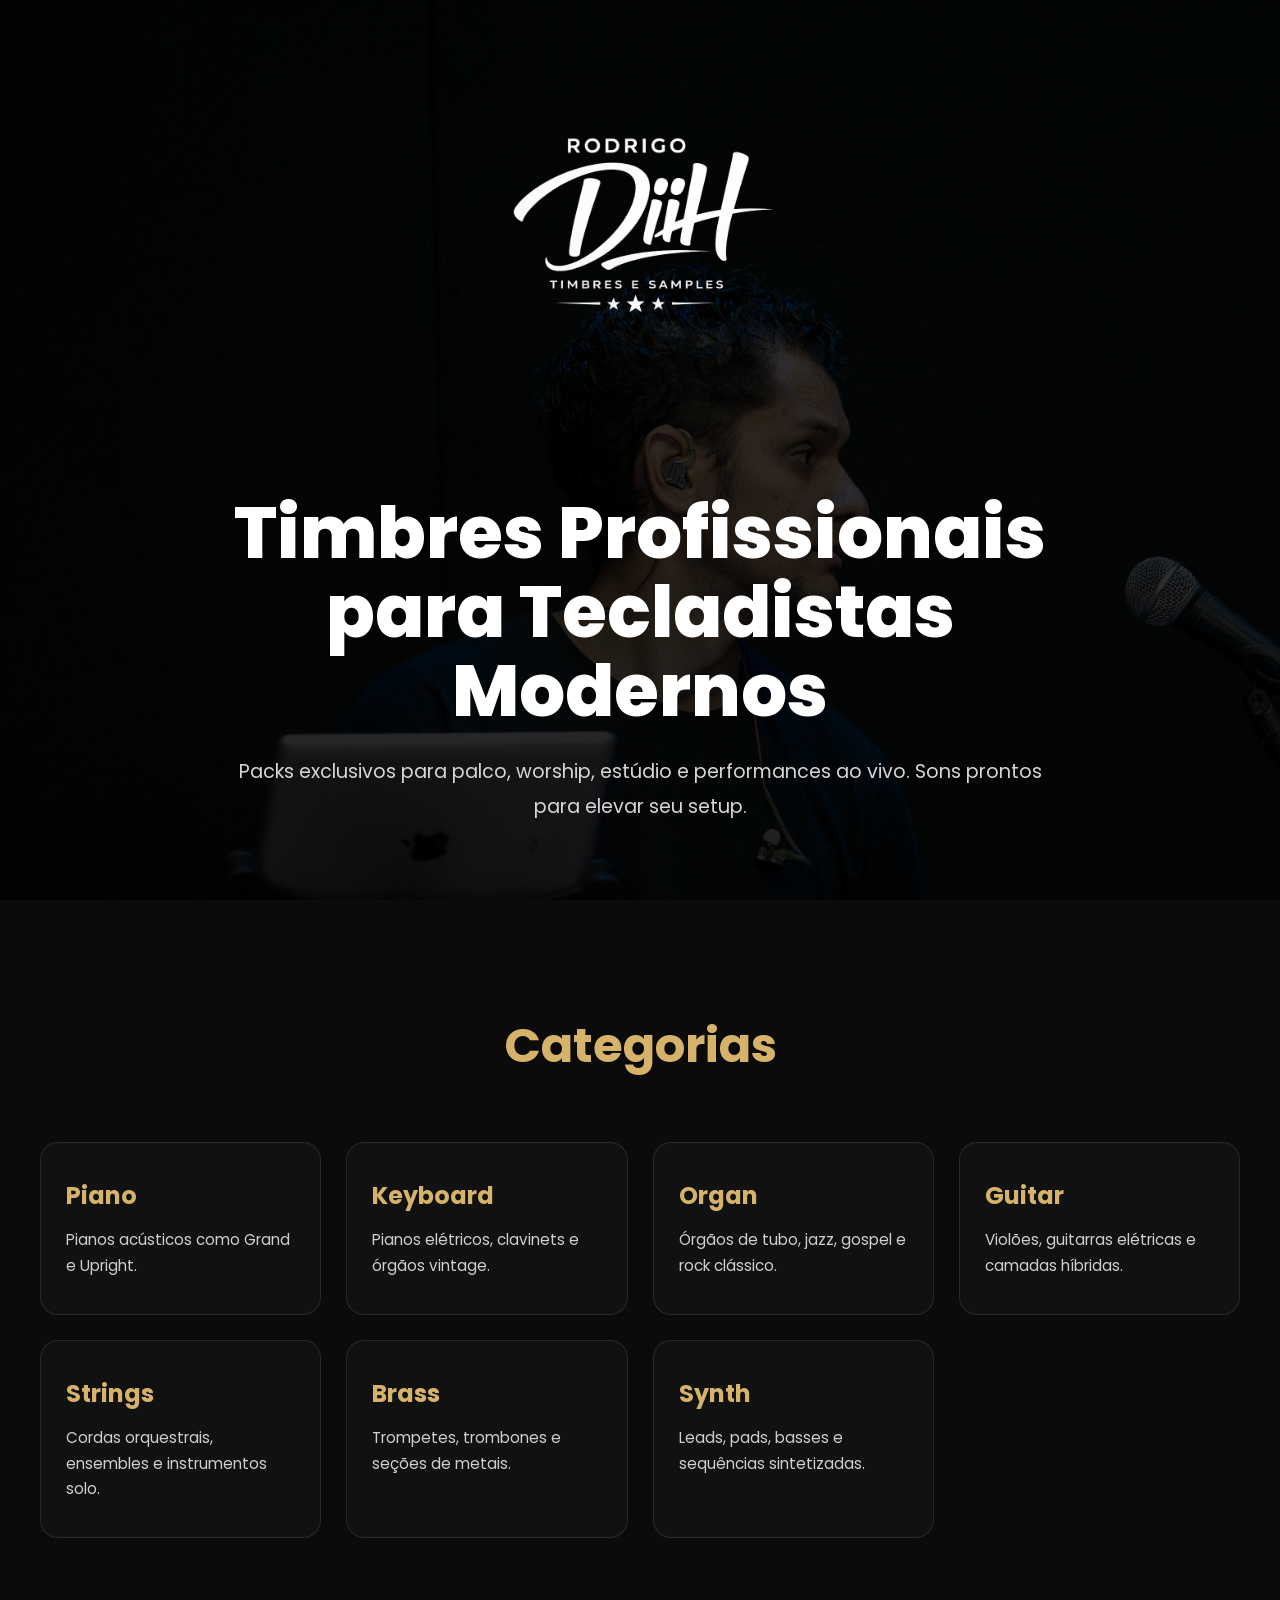
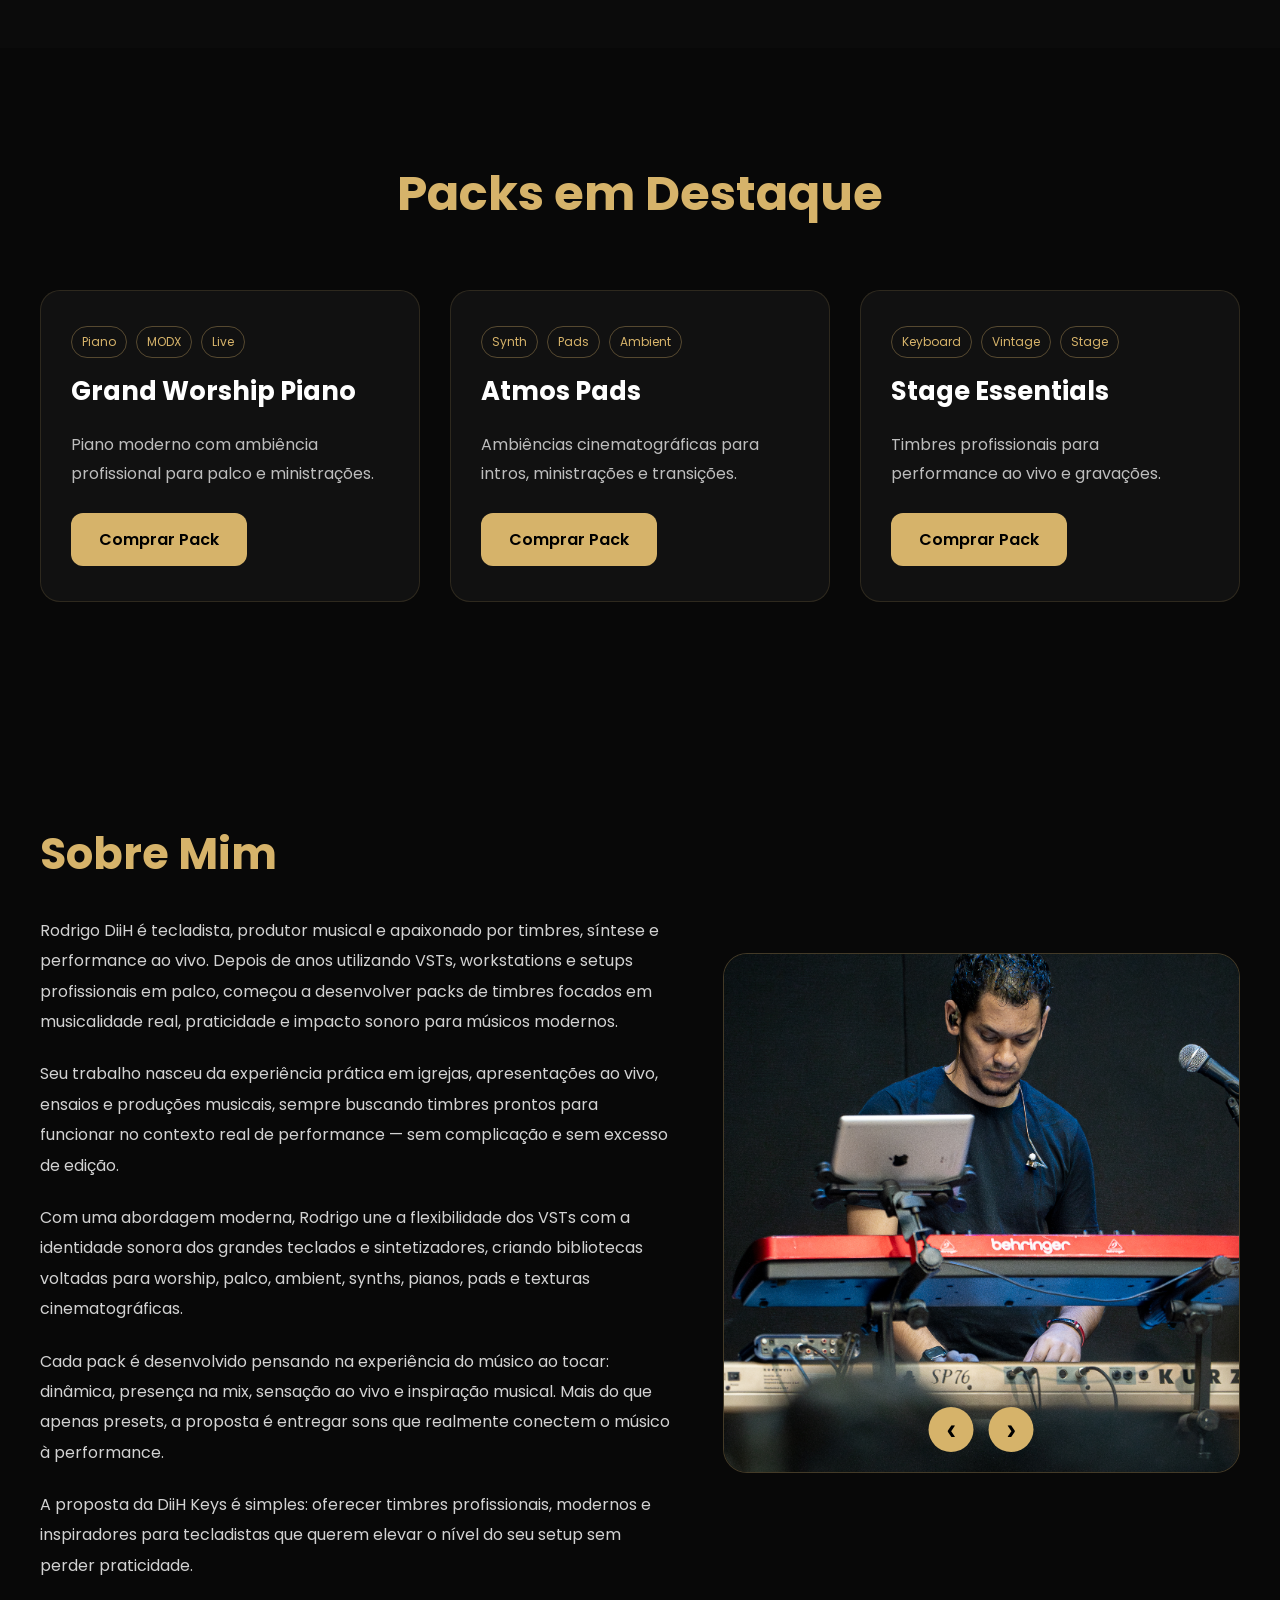
==== commit 3cb4112e: "Update index.html" ====
--- a/index.html
+++ b/index.html
@@ -40,22 +40,6 @@
         Sons prontos para elevar seu setup.
       </p>
 
-      <div class="buttons">
-
-        <a href="#packs" class="btn gold">
-          Ouvir Demo
-        </a>
-
-        <a href="#categorias" class="btn dark">
-          Ver Categorias
-        </a>
-
-        <a href="sobre.html" class="btn dark">
-          Sobre Mim
-        </a>
-
-      </div>
-
     </div>
 
   </section>
@@ -69,73 +53,38 @@
     <div class="categories-grid">
 
       <a href="piano.html" class="category-card">
-
         <h3>Piano</h3>
-
-        <p>
-          Pianos acústicos como Grand e Upright.
-        </p>
-
+        <p>Pianos acústicos como Grand e Upright.</p>
       </a>
 
       <a href="keyboard.html" class="category-card">
-
         <h3>Keyboard</h3>
-
-        <p>
-          Pianos elétricos, clavinets e órgãos vintage.
-        </p>
-
+        <p>Pianos elétricos, clavinets e órgãos vintage.</p>
       </a>
 
       <a href="organ.html" class="category-card">
-
         <h3>Organ</h3>
-
-        <p>
-          Órgãos de tubo, jazz, gospel e rock clássico.
-        </p>
-
+        <p>Órgãos de tubo, jazz, gospel e rock clássico.</p>
       </a>
 
       <a href="guitar.html" class="category-card">
-
         <h3>Guitar</h3>
-
-        <p>
-          Violões, guitarras elétricas e camadas híbridas.
-        </p>
-
+        <p>Violões, guitarras elétricas e camadas híbridas.</p>
       </a>
 
       <a href="strings.html" class="category-card">
-
         <h3>Strings</h3>
-
-        <p>
-          Cordas orquestrais, ensembles e instrumentos solo.
-        </p>
-
+        <p>Cordas orquestrais, ensembles e instrumentos solo.</p>
       </a>
 
       <a href="brass.html" class="category-card">
-
         <h3>Brass</h3>
-
-        <p>
-          Trompetes, trombones e seções de metais.
-        </p>
-
+        <p>Trompetes, trombones e seções de metais.</p>
       </a>
 
       <a href="synth.html" class="category-card">
-
         <h3>Synth</h3>
-
-        <p>
-          Leads, pads, basses e sequências sintetizadas.
-        </p>
-
+        <p>Leads, pads, basses e sequências sintetizadas.</p>
       </a>
 
     </div>
@@ -211,7 +160,111 @@
 
   </section>
 
+  <!-- SOBRE MIM -->
+
+  <section class="about-page" id="sobre">
+
+    <div class="about-layout">
+
+      <div class="about-text">
+
+        <h2>Sobre Mim</h2>
+
+        <p>
+          Rodrigo DiiH é tecladista, produtor musical e apaixonado por timbres,
+          síntese e performance ao vivo. Depois de anos utilizando VSTs,
+          workstations e setups profissionais em palco, começou a desenvolver
+          packs de timbres focados em musicalidade real, praticidade e impacto
+          sonoro para músicos modernos.
+        </p>
+
+        <p>
+          Seu trabalho nasceu da experiência prática em igrejas, apresentações
+          ao vivo, ensaios e produções musicais, sempre buscando timbres prontos
+          para funcionar no contexto real de performance — sem complicação e sem
+          excesso de edição.
+        </p>
+
+        <p>
+          Com uma abordagem moderna, Rodrigo une a flexibilidade dos VSTs com a
+          identidade sonora dos grandes teclados e sintetizadores, criando
+          bibliotecas voltadas para worship, palco, ambient, synths, pianos,
+          pads e texturas cinematográficas.
+        </p>
+
+        <p>
+          Cada pack é desenvolvido pensando na experiência do músico ao tocar:
+          dinâmica, presença na mix, sensação ao vivo e inspiração musical.
+          Mais do que apenas presets, a proposta é entregar sons que realmente
+          conectem o músico à performance.
+        </p>
+
+        <p>
+          A proposta da DiiH Keys é simples:
+          oferecer timbres profissionais,
+          modernos e inspiradores para tecladistas
+          que querem elevar o nível do seu setup
+          sem perder praticidade.
+        </p>
+
+      </div>
+
+      <div class="carousel">
+
+        <img src="assets/covers/sobre-1.jpg" class="carousel-image active">
+        <img src="assets/covers/sobre-2.jpg" class="carousel-image">
+        <img src="assets/covers/sobre-3.jpg" class="carousel-image">
+        <img src="assets/covers/sobre-4.jpg" class="carousel-image">
+        <img src="assets/covers/sobre-5.jpg" class="carousel-image">
+        <img src="assets/covers/sobre-6.jpg" class="carousel-image">
+
+        <div class="carousel-buttons">
+
+          <button onclick="voltarSlide()">‹</button>
+          <button onclick="avancarSlide()">›</button>
+
+        </div>
+
+      </div>
+
+    </div>
+
+  </section>
+
   <script src="script.js"></script>
+
+  <script>
+    let slideAtual = 0;
+
+    const slides =
+    document.querySelectorAll(".carousel-image");
+
+    function mostrarSlide(index){
+      slides.forEach(slide => {
+        slide.classList.remove("active");
+      });
+
+      slides[index].classList.add("active");
+    }
+
+    function avancarSlide(){
+      slideAtual =
+      (slideAtual + 1) % slides.length;
+
+      mostrarSlide(slideAtual);
+    }
+
+    function voltarSlide(){
+      slideAtual =
+      (slideAtual - 1 + slides.length) % slides.length;
+
+      mostrarSlide(slideAtual);
+    }
+
+    setInterval(() => {
+      avancarSlide();
+    }, 3000);
+  </script>
 
 </body>
 </html>
--- a/style.css
+++ b/style.css
@@ -61,7 +61,7 @@
   margin-bottom:45px;
 }
 
-/* HERO DAS CATEGORIAS */
+/* HERO PÁGINAS INTERNAS */
 
 .hero-small{
   min-height:60vh;
@@ -81,6 +81,7 @@
   justify-content:center;
 
   text-align:center;
+
   padding:80px 20px 60px;
 }
 
@@ -107,7 +108,7 @@
   display:inline-block;
 }
 
-/* BUTTONS */
+/* BOTÕES */
 
 .buttons{
   display:flex;
@@ -162,6 +163,7 @@
   margin:auto;
 
   display:grid;
+
   grid-template-columns:
   repeat(auto-fit, minmax(240px,1fr));
 
@@ -214,6 +216,7 @@
   margin:auto;
 
   display:grid;
+
   grid-template-columns:
   repeat(auto-fit, minmax(280px,1fr));
 
@@ -304,6 +307,110 @@
   font-weight:600;
 }
 
+/* SOBRE */
+
+.about-page{
+  background:#080808;
+}
+
+.about-layout{
+  max-width:1200px;
+  margin:auto;
+
+  display:grid;
+
+  grid-template-columns:1.1fr .9fr;
+
+  gap:50px;
+
+  align-items:center;
+}
+
+.about-text h2{
+  color:#d6b36a;
+  font-size:2.7rem;
+  margin-bottom:30px;
+  text-align:left;
+}
+
+.about-text p{
+  color:#d2d2d2;
+  line-height:1.9;
+  margin-bottom:22px;
+  font-size:1rem;
+}
+
+/* CARROSSEL */
+
+.carousel{
+  position:relative;
+
+  width:100%;
+  height:520px;
+
+  border-radius:24px;
+
+  overflow:hidden;
+
+  border:1px solid rgba(214,179,106,0.25);
+
+  background:#111;
+}
+
+.carousel-image{
+  position:absolute;
+
+  top:0;
+  left:0;
+
+  width:100%;
+  height:100%;
+
+  object-fit:cover;
+
+  opacity:0;
+
+  transition:opacity 1.2s ease;
+}
+
+.carousel-image.active{
+  opacity:1;
+}
+
+.carousel-buttons{
+  position:absolute;
+
+  bottom:20px;
+  left:50%;
+
+  transform:translateX(-50%);
+
+  display:flex;
+
+  gap:15px;
+
+  z-index:10;
+}
+
+.carousel-buttons button{
+  width:45px;
+  height:45px;
+
+  border-radius:50%;
+
+  border:0;
+
+  background:#d6b36a;
+
+  color:black;
+
+  font-size:1.8rem;
+
+  cursor:pointer;
+
+  font-weight:bold;
+}
+
 /* RESPONSIVO */
 
 @media(max-width:768px){
@@ -338,4 +445,17 @@
     font-size:2.2rem;
   }
 
-}
+  .about-layout{
+    grid-template-columns:1fr;
+  }
+
+  .about-text h2{
+    text-align:center;
+    font-size:2.2rem;
+  }
+
+  .carousel{
+    height:420px;
+  }
+
+}
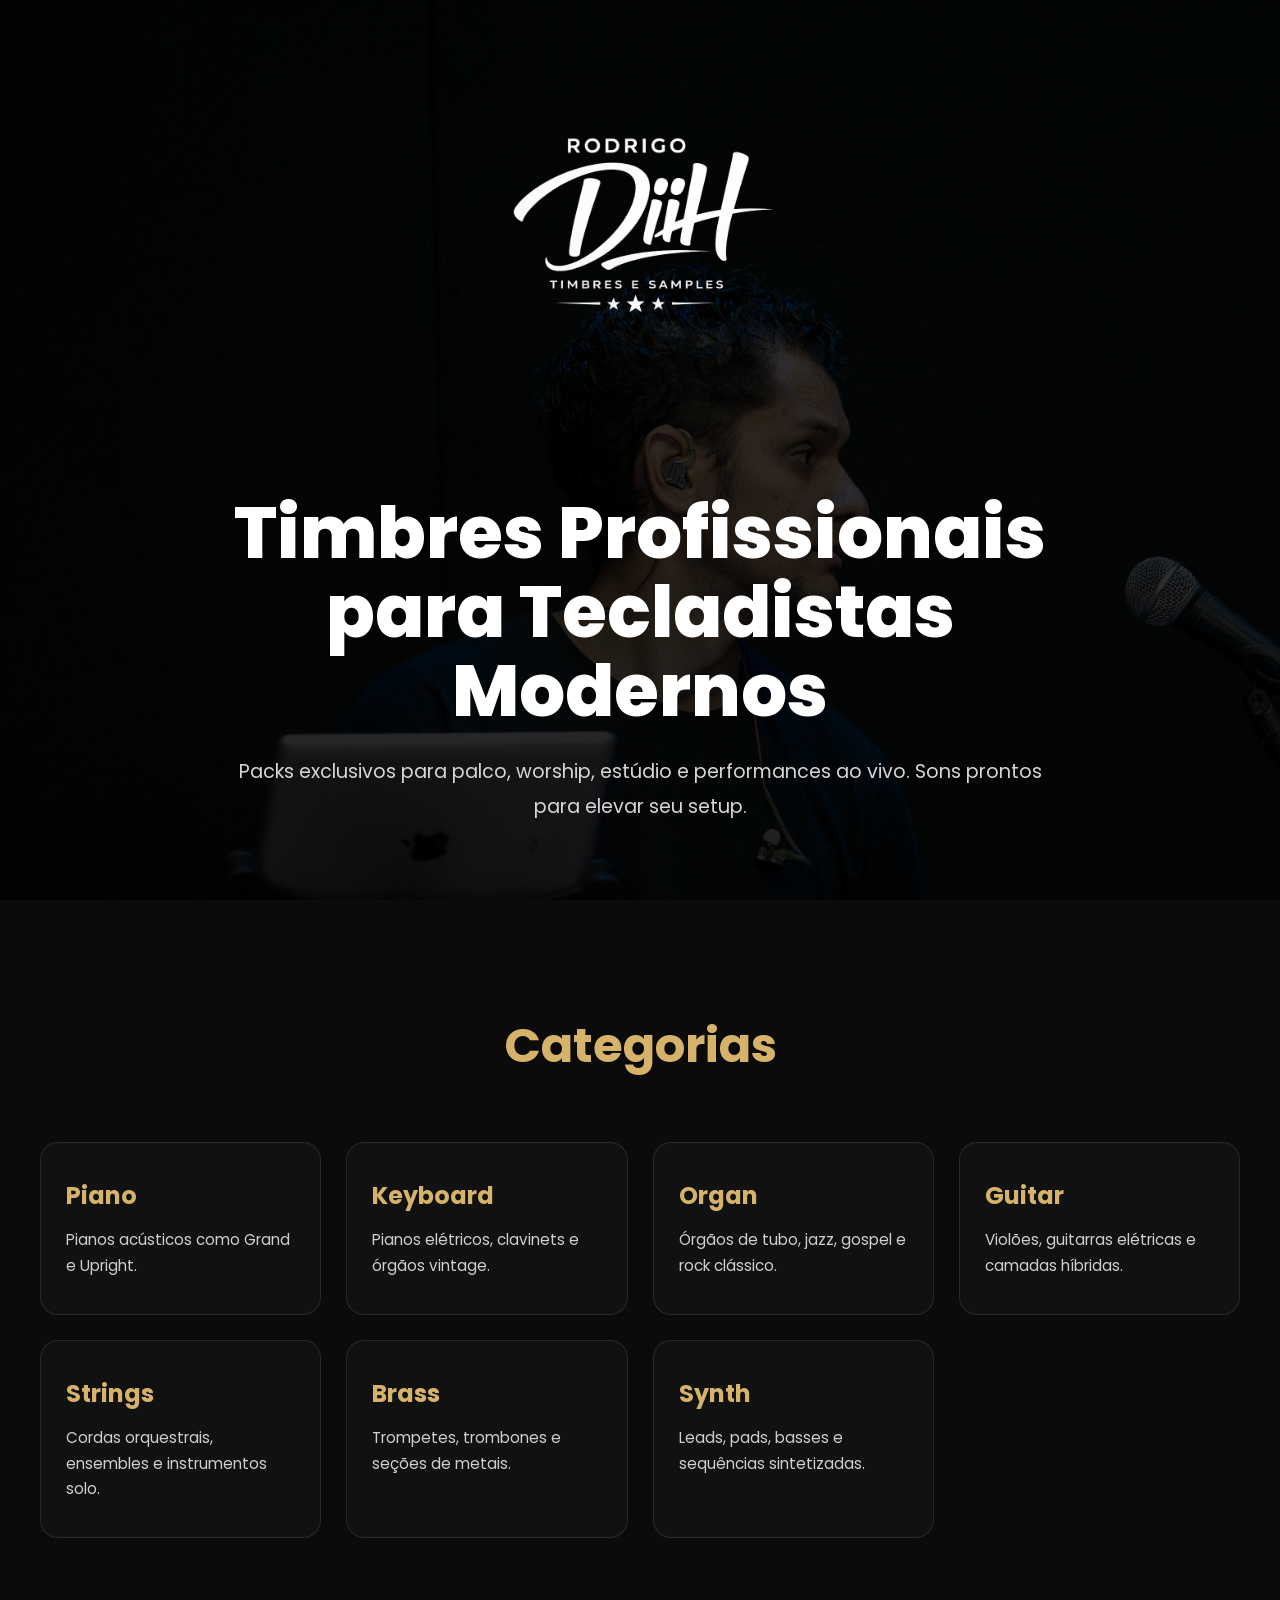
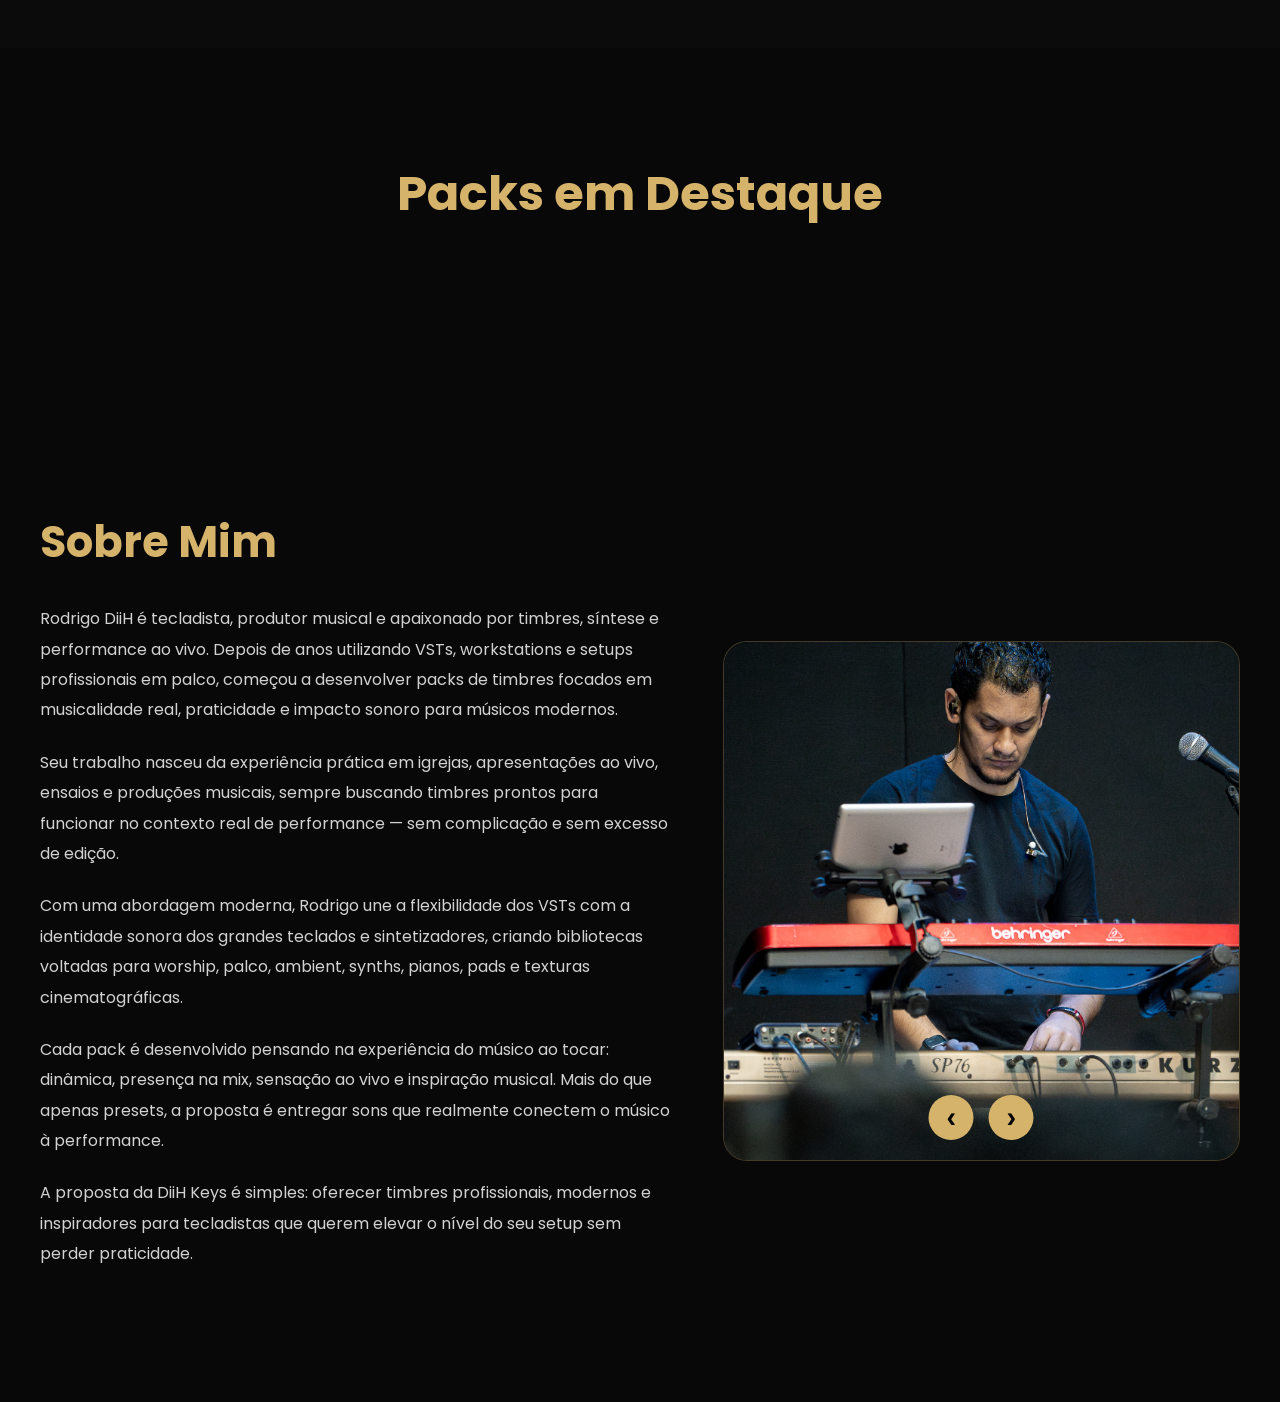
==== commit 5313c2fc: "Update index.html" ====
--- a/index.html
+++ b/index.html
@@ -4,172 +4,82 @@
 <head>
   <meta charset="UTF-8" />
   <meta name="viewport" content="width=device-width, initial-scale=1.0"/>
-
   <title>Rodrigo DiiH</title>
-
   <link rel="stylesheet" href="style.css"/>
-
   <link rel="preconnect" href="https://fonts.googleapis.com">
   <link rel="preconnect" href="https://fonts.gstatic.com" crossorigin>
-
   <link href="https://fonts.googleapis.com/css2?family=Poppins:wght@300;400;500;600;700;800&display=swap" rel="stylesheet">
 </head>
 
-<body>
+<!-- data-pagina="index" diz ao script.js para carregar os destaques -->
+<body data-pagina="index">
 
   <!-- HERO -->
-
   <section class="hero">
-
     <div class="hero-content">
-
-      <img
-        src="assets/Logo.png"
-        alt="Logo Rodrigo DiiH"
-        class="logo"
-      >
-
+      <img src="assets/Logo.png" alt="Logo Rodrigo DiiH" class="logo">
       <h1>
         Timbres Profissionais<br>
         para Tecladistas Modernos
       </h1>
-
       <p>
         Packs exclusivos para palco, worship,
         estúdio e performances ao vivo.
         Sons prontos para elevar seu setup.
       </p>
-
     </div>
-
   </section>
 
   <!-- CATEGORIAS -->
-
   <section class="categorias" id="categorias">
-
     <h2>Categorias</h2>
-
     <div class="categories-grid">
-
       <a href="piano.html" class="category-card">
         <h3>Piano</h3>
         <p>Pianos acústicos como Grand e Upright.</p>
       </a>
-
       <a href="keyboard.html" class="category-card">
         <h3>Keyboard</h3>
         <p>Pianos elétricos, clavinets e órgãos vintage.</p>
       </a>
-
       <a href="organ.html" class="category-card">
         <h3>Organ</h3>
         <p>Órgãos de tubo, jazz, gospel e rock clássico.</p>
       </a>
-
       <a href="guitar.html" class="category-card">
         <h3>Guitar</h3>
         <p>Violões, guitarras elétricas e camadas híbridas.</p>
       </a>
-
       <a href="strings.html" class="category-card">
         <h3>Strings</h3>
         <p>Cordas orquestrais, ensembles e instrumentos solo.</p>
       </a>
-
       <a href="brass.html" class="category-card">
         <h3>Brass</h3>
         <p>Trompetes, trombones e seções de metais.</p>
       </a>
-
       <a href="synth.html" class="category-card">
         <h3>Synth</h3>
         <p>Leads, pads, basses e sequências sintetizadas.</p>
       </a>
-
     </div>
-
   </section>
 
-  <!-- PACKS -->
-
+  <!-- PACKS EM DESTAQUE -->
+  <!-- Os cards são gerados automaticamente pelo script.js a partir do produtos.json -->
+  <!-- Para controlar quais aparecem aqui, use o admin.html -->
   <section class="packs" id="packs">
-
     <h2>Packs em Destaque</h2>
-
-    <div class="packs-grid">
-
-      <div class="pack-card">
-
-        <span class="tag">Piano</span>
-        <span class="tag">MODX</span>
-        <span class="tag">Live</span>
-
-        <h3>Grand Worship Piano</h3>
-
-        <p>
-          Piano moderno com ambiência profissional
-          para palco e ministrações.
-        </p>
-
-        <a href="#" class="pack-btn">
-          Comprar Pack
-        </a>
-
-      </div>
-
-      <div class="pack-card">
-
-        <span class="tag">Synth</span>
-        <span class="tag">Pads</span>
-        <span class="tag">Ambient</span>
-
-        <h3>Atmos Pads</h3>
-
-        <p>
-          Ambiências cinematográficas para intros,
-          ministrações e transições.
-        </p>
-
-        <a href="#" class="pack-btn">
-          Comprar Pack
-        </a>
-
-      </div>
-
-      <div class="pack-card">
-
-        <span class="tag">Keyboard</span>
-        <span class="tag">Vintage</span>
-        <span class="tag">Stage</span>
-
-        <h3>Stage Essentials</h3>
-
-        <p>
-          Timbres profissionais para performance
-          ao vivo e gravações.
-        </p>
-
-        <a href="#" class="pack-btn">
-          Comprar Pack
-        </a>
-
-      </div>
-
+    <div class="packs-grid" id="packsGrid">
+      <!-- carregando... -->
     </div>
-
   </section>
 
   <!-- SOBRE MIM -->
-
   <section class="about-page" id="sobre">
-
     <div class="about-layout">
-
       <div class="about-text">
-
         <h2>Sobre Mim</h2>
-
         <p>
           Rodrigo DiiH é tecladista, produtor musical e apaixonado por timbres,
           síntese e performance ao vivo. Depois de anos utilizando VSTs,
@@ -177,28 +87,24 @@
           packs de timbres focados em musicalidade real, praticidade e impacto
           sonoro para músicos modernos.
         </p>
-
         <p>
           Seu trabalho nasceu da experiência prática em igrejas, apresentações
           ao vivo, ensaios e produções musicais, sempre buscando timbres prontos
           para funcionar no contexto real de performance — sem complicação e sem
           excesso de edição.
         </p>
-
         <p>
           Com uma abordagem moderna, Rodrigo une a flexibilidade dos VSTs com a
           identidade sonora dos grandes teclados e sintetizadores, criando
           bibliotecas voltadas para worship, palco, ambient, synths, pianos,
           pads e texturas cinematográficas.
         </p>
-
         <p>
           Cada pack é desenvolvido pensando na experiência do músico ao tocar:
           dinâmica, presença na mix, sensação ao vivo e inspiração musical.
           Mais do que apenas presets, a proposta é entregar sons que realmente
           conectem o músico à performance.
         </p>
-
         <p>
           A proposta da DiiH Keys é simples:
           oferecer timbres profissionais,
@@ -206,65 +112,24 @@
           que querem elevar o nível do seu setup
           sem perder praticidade.
         </p>
-
       </div>
 
       <div class="carousel">
-
         <img src="assets/covers/sobre-1.jpg" class="carousel-image active">
         <img src="assets/covers/sobre-2.jpg" class="carousel-image">
         <img src="assets/covers/sobre-3.jpg" class="carousel-image">
         <img src="assets/covers/sobre-4.jpg" class="carousel-image">
         <img src="assets/covers/sobre-5.jpg" class="carousel-image">
         <img src="assets/covers/sobre-6.jpg" class="carousel-image">
-
         <div class="carousel-buttons">
-
-          <button onclick="voltarSlide()">‹</button>
-          <button onclick="avancarSlide()">›</button>
-
+          <button onclick="voltarSlide()">&#8249;</button>
+          <button onclick="avancarSlide()">&#8250;</button>
         </div>
-
       </div>
-
     </div>
-
   </section>
 
   <script src="script.js"></script>
 
-  <script>
-    let slideAtual = 0;
-
-    const slides =
-    document.querySelectorAll(".carousel-image");
-
-    function mostrarSlide(index){
-      slides.forEach(slide => {
-        slide.classList.remove("active");
-      });
-
-      slides[index].classList.add("active");
-    }
-
-    function avancarSlide(){
-      slideAtual =
-      (slideAtual + 1) % slides.length;
-
-      mostrarSlide(slideAtual);
-    }
-
-    function voltarSlide(){
-      slideAtual =
-      (slideAtual - 1 + slides.length) % slides.length;
-
-      mostrarSlide(slideAtual);
-    }
-
-    setInterval(() => {
-      avancarSlide();
-    }, 3000);
-  </script>
-
 </body>
 </html>
